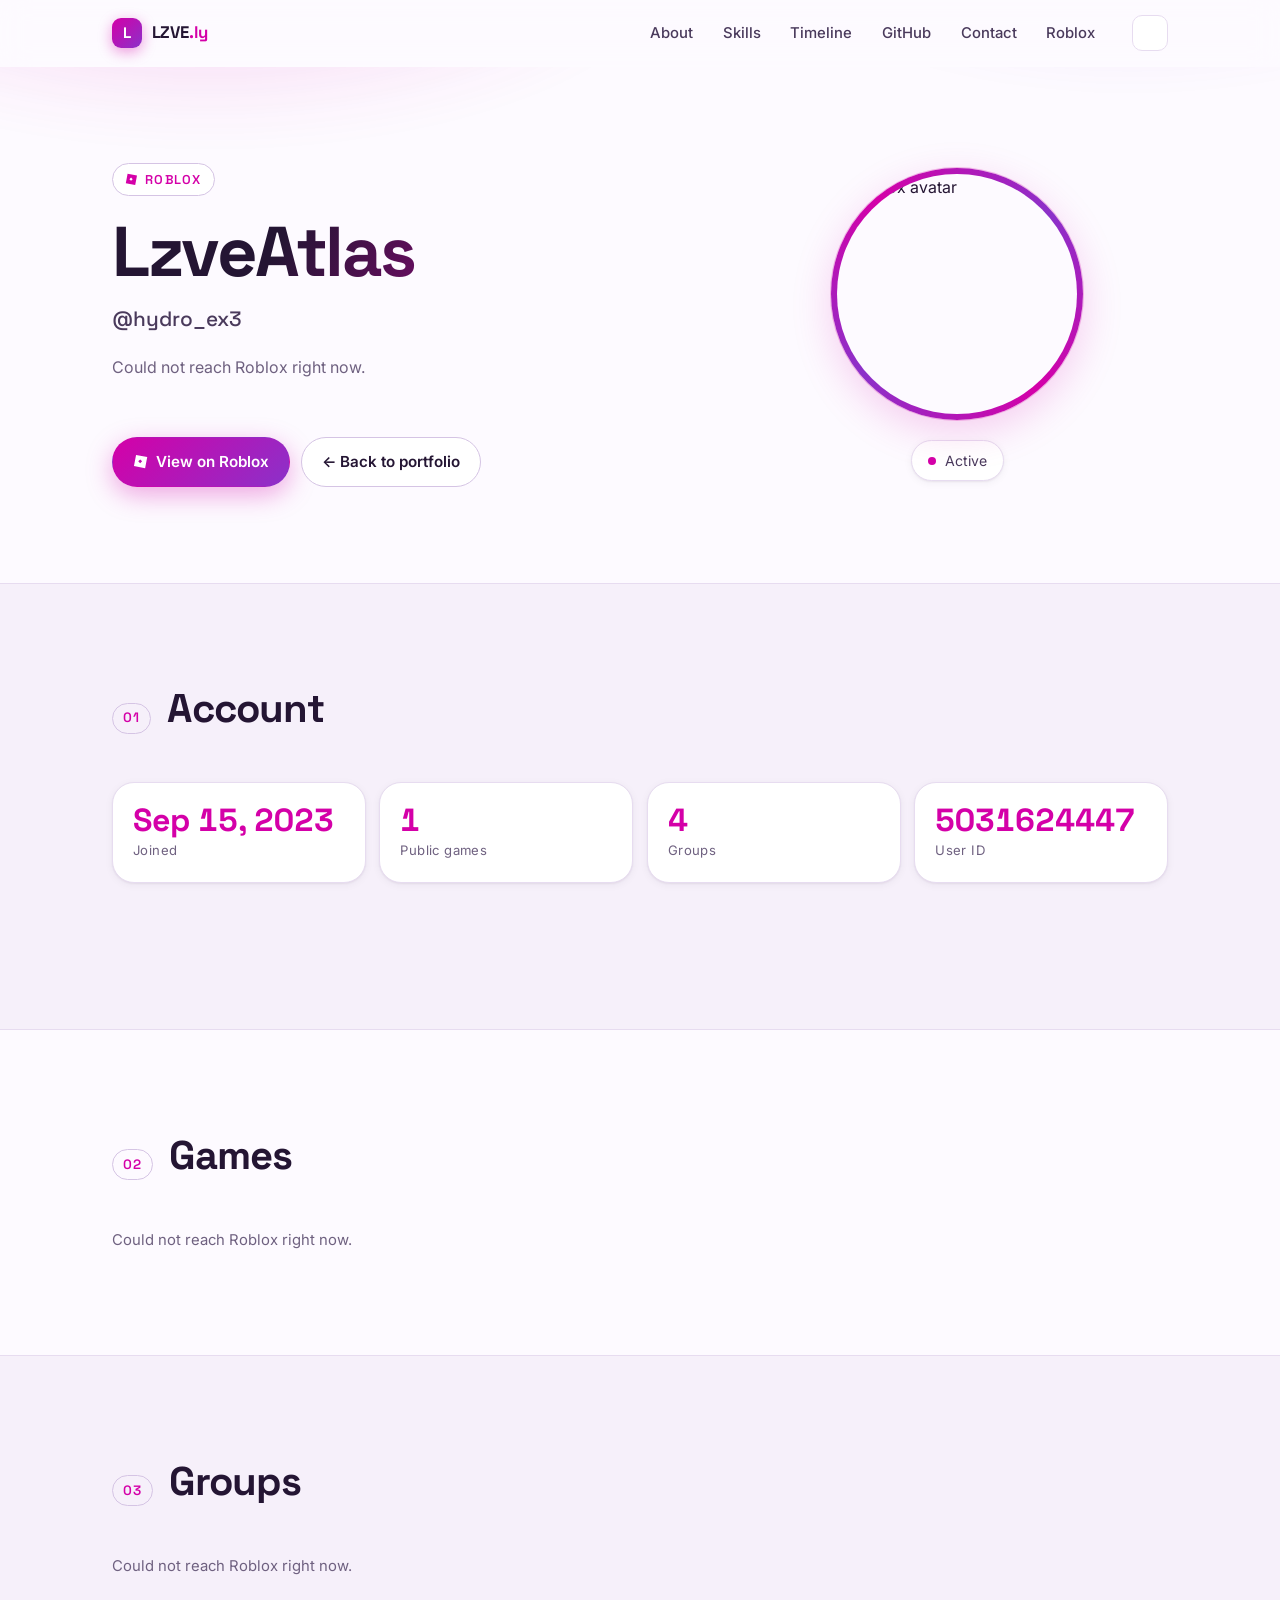
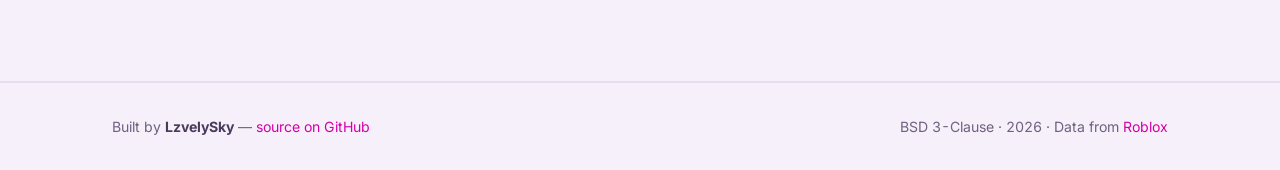
==== roblox/index.html @ 5bfd7d74 "Add /roblox page with live Roblox profile data and Cloudflare Worker proxy" ====
<!DOCTYPE html>
<html lang="en">
<head>
<meta charset="UTF-8">
<meta name="viewport" content="width=device-width, initial-scale=1">
<title>Roblox — LzvelySky</title>
<meta name="description" content="LzvelySky's Roblox profile — live stats, games, and groups, pulled from the Roblox API.">
<meta name="author" content="LzvelySky">
<meta name="theme-color" content="#0b0710" media="(prefers-color-scheme: dark)">
<meta name="theme-color" content="#fdfaff" media="(prefers-color-scheme: light)">

<link rel="icon" href="../assets/favicon.svg" type="image/svg+xml">
<link rel="apple-touch-icon" href="../assets/favicon.svg">
<link rel="canonical" href="https://lzve.living-the.life/roblox">

<link rel="preconnect" href="https://fonts.googleapis.com">
<link rel="preconnect" href="https://fonts.gstatic.com" crossorigin>
<link href="https://fonts.googleapis.com/css2?family=Space+Grotesk:wght@500;600;700&family=Inter:wght@400;500;600;700&display=swap" rel="stylesheet">
<link rel="stylesheet" href="../css/style.css">

<script>
  (function () {
    document.documentElement.classList.add('js');
    try {
      var saved = localStorage.getItem('theme');
      var system = window.matchMedia('(prefers-color-scheme: light)').matches ? 'light' : 'dark';
      document.documentElement.dataset.theme = saved || system;
    } catch (e) {
      document.documentElement.dataset.theme = 'dark';
    }
  })();
</script>
</head>
<body>
<a class="skip-link" href="#main">Skip to content</a>

<svg class="icon-sprite" aria-hidden="true" focusable="false">
  <defs>
    <symbol id="i-arrow" viewBox="0 0 24 24"><path fill="none" stroke="currentColor" stroke-width="1.9" stroke-linecap="round" stroke-linejoin="round" d="M7 17 17 7M9 7h8v8"/></symbol>
    <symbol id="i-repo" viewBox="0 0 24 24"><path fill="none" stroke="currentColor" stroke-width="1.8" stroke-linecap="round" stroke-linejoin="round" d="M4 5.5h16v13H4zM4 9.5h16M9.5 9.5v9"/></symbol>
    <symbol id="i-star" viewBox="0 0 24 24"><path fill="currentColor" d="m12 2.6 2.9 5.9 6.5.9-4.7 4.6 1.1 6.5L12 17.4 6.2 20.5l1.1-6.5-4.7-4.6 6.5-.9L12 2.6Z"/></symbol>
    <symbol id="i-github" viewBox="0 0 24 24"><path fill="currentColor" d="M12 .5C5.73.5.5 5.73.5 12a11.5 11.5 0 0 0 7.86 10.92c.58.1.79-.25.79-.56v-2c-3.2.7-3.88-1.38-3.88-1.38-.53-1.34-1.29-1.7-1.29-1.7-1.05-.72.08-.7.08-.7 1.16.08 1.77 1.19 1.77 1.19 1.03 1.77 2.7 1.26 3.36.96.1-.75.4-1.26.73-1.55-2.55-.29-5.24-1.28-5.24-5.68 0-1.26.45-2.28 1.19-3.09-.12-.29-.52-1.46.11-3.04 0 0 .97-.31 3.18 1.18a11.1 11.1 0 0 1 5.8 0c2.2-1.49 3.17-1.18 3.17-1.18.63 1.58.23 2.75.12 3.04.74.81 1.18 1.83 1.18 3.09 0 4.41-2.69 5.38-5.25 5.67.41.35.78 1.05.78 2.12v3.14c0 .31.21.67.8.56A11.5 11.5 0 0 0 23.5 12C23.5 5.73 18.27.5 12 .5Z"/></symbol>
    <symbol id="i-roblox" viewBox="0 0 24 24"><path fill="currentColor" d="M4.85 1.5 1.5 19.15 19.15 22.5 22.5 4.85 4.85 1.5Zm6.5 13.2-3.1-3.1 3.1-3.1 3.1 3.1-3.1 3.1Z"/></symbol>
  </defs>
</svg>

<header class="site-header" id="top">
  <div class="wrap header-inner">
    <a class="brand" href="../index.html" aria-label="LZVE.ly home">
      <span class="brand-mark">L</span>
      <span class="brand-text">LZVE<span class="brand-dot">.ly</span></span>
    </a>
    <nav class="site-nav" id="site-nav" aria-label="Primary">
      <a href="../index.html#about">About</a>
      <a href="../index.html#skills">Skills</a>
      <a href="../index.html#timeline">Timeline</a>
      <a href="../index.html#github">GitHub</a>
      <a href="../index.html#contact">Contact</a>
      <a href="./" class="active">Roblox</a>
    </nav>
    <div class="header-actions">
      <button class="theme-toggle" id="theme-toggle" type="button" aria-label="Switch color theme" title="Switch color theme">
        <svg class="icon icon-auto" aria-hidden="true"><use href="#i-auto"/></svg>
        <svg class="icon icon-light" aria-hidden="true"><use href="#i-sun"/></svg>
        <svg class="icon icon-dark" aria-hidden="true"><use href="#i-moon"/></svg>
      </button>
    </div>
  </div>
</header>

<main id="main">

  <section class="hero">
    <div class="hero-glow" aria-hidden="true"></div>
    <div class="wrap hero-inner">
      <div class="hero-copy">
        <p class="eyebrow reveal"><svg class="icon" aria-hidden="true"><use href="#i-roblox"/></svg> Roblox</p>
        <h1 class="reveal" id="rbx-display-name">LzveAtlas</h1>
        <p class="hero-role reveal" id="rbx-username">@hydro_ex3</p>
        <p class="hero-bio reveal" id="rbx-description">lzve,living-the,life/roblox</p>
        <div class="hero-meta reveal" id="rbx-meta"></div>
        <div class="hero-actions reveal">
          <a class="btn btn-primary" id="rbx-profile-link" href="https://www.roblox.com/users/5031624447/profile" target="_blank" rel="noopener">
            <svg class="icon" aria-hidden="true"><use href="#i-roblox"/></svg> View on Roblox
          </a>
          <a class="btn btn-ghost" href="../index.html">
            ← Back to portfolio
          </a>
        </div>
      </div>
      <div class="hero-art reveal">
        <div class="avatar-ring">
          <img class="avatar" id="rbx-avatar" src="https://tr.rbxcdn.com/30DAY-AvatarHeadshot-E400D681916CED5CA2FD427DD3ABD5F9-Png/150/150/AvatarHeadshot/Png/noFilter" alt="Roblox avatar" width="240" height="240">
        </div>
        <div class="status-card">
          <span class="status-dot" aria-hidden="true"></span>
          <span id="rbx-status">Active</span>
        </div>
      </div>
    </div>
  </section>

  <section class="section section-alt" id="stats">
    <div class="wrap">
      <header class="section-head reveal">
        <span class="section-index">01</span>
        <h2>Account</h2>
      </header>
      <div class="stat-row" id="rbx-stat-row">
        <div class="stat"><span class="stat-value" id="rbx-joined">Sep 15, 2023</span><span class="stat-label">Joined</span></div>
        <div class="stat"><span class="stat-value" id="rbx-games-count">1</span><span class="stat-label">Public games</span></div>
        <div class="stat"><span class="stat-value" id="rbx-groups-count">4</span><span class="stat-label">Groups</span></div>
        <div class="stat"><span class="stat-value" id="rbx-user-id">5031624447</span><span class="stat-label">User ID</span></div>
      </div>
    </div>
  </section>

  <section class="section" id="games">
    <div class="wrap">
      <header class="section-head reveal">
        <span class="section-index">02</span>
        <h2>Games</h2>
      </header>
      <div class="repo-grid" id="rbx-games">
        <article class="repo-card">
          <a class="repo-title" href="https://www.roblox.com/games/" target="_blank" rel="noopener">Untitled Experience</a>
          <p class="repo-desc">No description.</p>
          <div class="repo-foot">
            <span>0 playing</span>
            <span>0 visits</span>
          </div>
        </article>
      </div>
    </div>
  </section>

  <section class="section section-alt" id="groups">
    <div class="wrap">
      <header class="section-head reveal">
        <span class="section-index">03</span>
        <h2>Groups</h2>
      </header>
      <div class="contact-grid" id="rbx-groups">
        <a class="contact-card" href="https://www.roblox.com/groups/" target="_blank" rel="noopener">
          <span class="contact-icon">👥</span>
          <span class="contact-text"><strong>already arrived studios</strong><span>Supporter</span></span>
          <svg class="icon contact-arrow" aria-hidden="true"><use href="#i-arrow"/></svg>
        </a>
        <a class="contact-card" href="https://www.roblox.com/groups/" target="_blank" rel="noopener">
          <span class="contact-icon">👥</span>
          <span class="contact-text"><strong>Chillz Studios</strong><span>🌟Royal Member🌟</span></span>
          <svg class="icon contact-arrow" aria-hidden="true"><use href="#i-arrow"/></svg>
        </a>
        <a class="contact-card" href="https://www.roblox.com/groups/" target="_blank" rel="noopener">
          <span class="contact-icon">👥</span>
          <span class="contact-text"><strong>Ultraw Games</strong><span>Member</span></span>
          <svg class="icon contact-arrow" aria-hidden="true"><use href="#i-arrow"/></svg>
        </a>
        <a class="contact-card" href="https://www.roblox.com/groups/" target="_blank" rel="noopener">
          <span class="contact-icon">👥</span>
          <span class="contact-text"><strong>Roblox</strong><span>Member</span></span>
          <svg class="icon contact-arrow" aria-hidden="true"><use href="#i-arrow"/></svg>
        </a>
      </div>
    </div>
  </section>

</main>

<footer class="site-footer">
  <div class="wrap footer-inner">
    <p>Built by <strong>LzvelySky</strong> — <a href="https://github.com/lversky/lversky.github.io" target="_blank" rel="noopener">source on GitHub</a></p>
    <p class="footer-meta">BSD 3-Clause &middot; <span id="year"></span> &middot; Data from <a href="https://www.roblox.com" target="_blank" rel="noopener">Roblox</a></p>
  </div>
</footer>

<script src="../js/main.js"></script>
<script src="roblox.js"></script>
</body>
</html>
---- css/style.css ----
/* ============================================================
   LZVE.ly — personal site
   Light / dark auto-switching theme
   ============================================================ */

/* ---------- Tokens ---------- */
:root {
  --font-display: "Space Grotesk", ui-sans-serif, system-ui, -apple-system, "Segoe UI", sans-serif;
  --font-body: "Inter", ui-sans-serif, system-ui, -apple-system, "Segoe UI", Roboto, sans-serif;

  --accent: #d400a8;
  --accent-soft: #f2a8e3;
  --accent-2: #8b31c9;
  --accent-ink: #ffffff;

  --bg: #fdfaff;
  --bg-alt: #f6f0fa;
  --surface: #ffffff;
  --surface-2: #faf5fd;
  --border: #e7dcf0;
  --border-strong: #d5c4e4;
  --text: #241533;
  --text-soft: #4a3a5c;
  --muted: #6f6180;

  --shadow-sm: 0 1px 2px rgba(36, 21, 51, .06), 0 2px 8px rgba(36, 21, 51, .05);
  --shadow-md: 0 4px 14px rgba(36, 21, 51, .08), 0 12px 32px rgba(36, 21, 51, .07);
  --glow: 0 0 0 1px rgba(212, 0, 168, .25), 0 12px 40px rgba(212, 0, 168, .18);

  --radius: 14px;
  --radius-lg: 22px;
  --wrap: 1120px;
  --header-h: 66px;

  --ease: cubic-bezier(.22, .61, .36, 1);
}

[data-theme="dark"] {
  --accent: #ff4fd8;
  --accent-soft: #ff85f9;
  --accent-2: #a855f7;
  --accent-ink: #1a0716;

  --bg: #0b0710;
  --bg-alt: #120b1a;
  --surface: #171020;
  --surface-2: #1d1427;
  --border: #2c2039;
  --border-strong: #3d2c50;
  --text: #f4ecf8;
  --text-soft: #d6c9e2;
  --muted: #a493b6;

  --shadow-sm: 0 1px 2px rgba(0, 0, 0, .4), 0 2px 10px rgba(0, 0, 0, .3);
  --shadow-md: 0 6px 18px rgba(0, 0, 0, .45), 0 16px 44px rgba(0, 0, 0, .38);
  --glow: 0 0 0 1px rgba(255, 79, 216, .3), 0 14px 48px rgba(255, 79, 216, .2);
}

[data-theme="light"] {
  color-scheme: light;
}
[data-theme="dark"] {
  color-scheme: dark;
}

/* ---------- Reset ---------- */
*, *::before, *::after { box-sizing: border-box; }

html {
  scroll-behavior: smooth;
  scroll-padding-top: calc(var(--header-h) + 16px);
  -webkit-text-size-adjust: 100%;
}

body {
  margin: 0;
  background: var(--bg);
  color: var(--text);
  font-family: var(--font-body);
  font-size: 16px;
  line-height: 1.65;
  -webkit-font-smoothing: antialiased;
  overflow-x: hidden;
}

h1, h2, h3, h4 {
  font-family: var(--font-display);
  line-height: 1.15;
  letter-spacing: -.02em;
  margin: 0;
}

p { margin: 0 0 1em; }
p:last-child { margin-bottom: 0; }

a { color: var(--accent); text-decoration: none; }
a:hover { text-decoration: underline; }

ul, ol { margin: 0; padding: 0; list-style: none; }

img { max-width: 100%; display: block; }

button { font: inherit; color: inherit; }

.icon-sprite { position: absolute; width: 0; height: 0; overflow: hidden; }

.icon {
  width: 1em;
  height: 1em;
  flex: none;
  vertical-align: -.12em;
}

.skip-link {
  position: absolute;
  left: -9999px;
  top: 0;
  z-index: 999;
  background: var(--accent);
  color: var(--accent-ink);
  padding: .7rem 1.2rem;
  border-radius: 0 0 var(--radius) 0;
  font-weight: 600;
}
.skip-link:focus { left: 0; }

:focus-visible {
  outline: 2px solid var(--accent);
  outline-offset: 3px;
  border-radius: 4px;
}

/* ---------- Layout ---------- */
.wrap {
  width: 100%;
  max-width: var(--wrap);
  margin-inline: auto;
  padding-inline: clamp(1.1rem, 4vw, 2rem);
}

.section {
  padding-block: clamp(3.5rem, 8vw, 6.5rem);
  position: relative;
}

.section-alt {
  background: var(--bg-alt);
  border-block: 1px solid var(--border);
}

.section-head {
  display: flex;
  align-items: baseline;
  gap: 1rem;
  margin-bottom: clamp(1.75rem, 4vw, 3rem);
}

.section-head h2 {
  font-size: clamp(1.75rem, 4.5vw, 2.5rem);
}

.section-index {
  font-family: var(--font-display);
  font-size: .85rem;
  font-weight: 600;
  color: var(--accent);
  letter-spacing: .12em;
  padding: .2rem .6rem;
  border: 1px solid var(--border-strong);
  border-radius: 999px;
}

.section-lede {
  color: var(--text-soft);
  max-width: 60ch;
  margin-bottom: 2.25rem;
  font-size: 1.05rem;
}

/* ---------- Header ---------- */
.site-header {
  position: sticky;
  top: 0;
  z-index: 100;
  background: color-mix(in srgb, var(--bg) 82%, transparent);
  backdrop-filter: blur(14px) saturate(150%);
  -webkit-backdrop-filter: blur(14px) saturate(150%);
  border-bottom: 1px solid transparent;
  transition: border-color .3s var(--ease), background .3s var(--ease);
}

.site-header.scrolled {
  border-bottom-color: var(--border);
  background: color-mix(in srgb, var(--bg) 92%, transparent);
}

.header-inner {
  height: var(--header-h);
  display: flex;
  align-items: center;
  gap: 1rem;
}

.brand {
  display: inline-flex;
  align-items: center;
  gap: .6rem;
  font-family: var(--font-display);
  font-weight: 700;
  font-size: 1.05rem;
  color: var(--text);
  letter-spacing: -.01em;
}
.brand:hover { text-decoration: none; }

.brand-mark {
  display: grid;
  place-items: center;
  width: 30px;
  height: 30px;
  border-radius: 9px;
  background: linear-gradient(135deg, var(--accent), var(--accent-2));
  color: var(--accent-ink);
  font-size: .95rem;
  font-weight: 700;
  box-shadow: 0 4px 14px color-mix(in srgb, var(--accent) 40%, transparent);
}

.brand-dot { color: var(--accent); }

.site-nav {
  display: flex;
  align-items: center;
  gap: .25rem;
  margin-left: auto;
}

.site-nav a {
  position: relative;
  padding: .5rem .8rem;
  border-radius: 999px;
  color: var(--text-soft);
  font-size: .93rem;
  font-weight: 500;
  transition: color .2s var(--ease), background .2s var(--ease);
}
.site-nav a:hover {
  color: var(--text);
  background: var(--surface-2);
  text-decoration: none;
}
.site-nav a.active {
  color: var(--accent);
  background: color-mix(in srgb, var(--accent) 12%, transparent);
}

.header-actions {
  display: flex;
  align-items: center;
  gap: .5rem;
  margin-left: auto;
}
.site-nav + .header-actions { margin-left: .5rem; }

.theme-toggle {
  display: grid;
  place-items: center;
  width: 36px;
  height: 36px;
  padding: 0;
  border: 1px solid var(--border);
  border-radius: 10px;
  background: var(--surface);
  color: var(--text-soft);
  cursor: pointer;
  transition: color .2s var(--ease), border-color .2s var(--ease), transform .2s var(--ease);
}
.theme-toggle:hover {
  color: var(--accent);
  border-color: var(--accent);
  transform: translateY(-1px);
}
.theme-toggle .icon { width: 17px; height: 17px; }
.theme-toggle .icon-auto { display: block; }
.theme-toggle .icon-light,
.theme-toggle .icon-dark { display: none; }
[data-theme="light"] .theme-toggle .icon-auto { display: none; }
[data-theme="light"] .theme-toggle .icon-light { display: block; }
[data-theme="dark"] .theme-toggle .icon-auto { display: none; }
[data-theme="dark"] .theme-toggle .icon-dark { display: block; }

.nav-toggle {
  display: none;
  flex-direction: column;
  justify-content: center;
  gap: 5px;
  width: 38px;
  height: 36px;
  padding: 0 8px;
  border: 1px solid var(--border);
  border-radius: 10px;
  background: var(--surface);
  cursor: pointer;
}
.nav-toggle span {
  display: block;
  height: 2px;
  background: var(--text);
  border-radius: 2px;
  transition: transform .28s var(--ease), opacity .2s var(--ease);
}
.nav-toggle[aria-expanded="true"] span:nth-child(1) { transform: translateY(7px) rotate(45deg); }
.nav-toggle[aria-expanded="true"] span:nth-child(2) { opacity: 0; }
.nav-toggle[aria-expanded="true"] span:nth-child(3) { transform: translateY(-7px) rotate(-45deg); }

/* ---------- Hero ---------- */
.hero {
  position: relative;
  padding-block: clamp(3rem, 9vw, 6rem) clamp(3.5rem, 8vw, 6rem);
  overflow: hidden;
}

.hero-glow {
  position: absolute;
  inset: -40% -10% auto -10%;
  height: 130%;
  pointer-events: none;
  background:
    radial-gradient(46% 42% at 22% 12%, color-mix(in srgb, var(--accent) 26%, transparent) 0%, transparent 68%),
    radial-gradient(40% 40% at 82% 6%, color-mix(in srgb, var(--accent-2) 22%, transparent) 0%, transparent 66%);
  filter: blur(28px);
  opacity: .8;
}

.hero-inner {
  position: relative;
  display: grid;
  grid-template-columns: minmax(0, 1.15fr) minmax(0, .85fr);
  gap: clamp(2rem, 5vw, 4rem);
  align-items: center;
}

.eyebrow {
  display: inline-flex;
  align-items: center;
  gap: .45rem;
  margin: 0 0 1rem;
  padding: .3rem .75rem;
  border: 1px solid var(--border-strong);
  border-radius: 999px;
  background: var(--surface);
  color: var(--accent);
  font-family: var(--font-display);
  font-size: .8rem;
  font-weight: 600;
  letter-spacing: .1em;
  text-transform: uppercase;
}

.hero h1 {
  font-size: clamp(2.6rem, 8vw, 4.4rem);
  font-weight: 700;
  letter-spacing: -.035em;
  margin-bottom: .6rem;
  background: linear-gradient(120deg, var(--text) 30%, var(--accent) 100%);
  -webkit-background-clip: text;
  background-clip: text;
  -webkit-text-fill-color: transparent;
}

.hero-role {
  font-family: var(--font-display);
  font-size: clamp(1.05rem, 2.4vw, 1.3rem);
  font-weight: 500;
  color: var(--text-soft);
  max-width: 34ch;
  margin-bottom: 1.1rem;
}

.hero-bio {
  color: var(--muted);
  max-width: 52ch;
  margin-bottom: 1.5rem;
}

.hero-meta {
  display: flex;
  flex-wrap: wrap;
  gap: .5rem;
  margin-bottom: 2rem;
}

.pill {
  display: inline-flex;
  align-items: center;
  gap: .4rem;
  padding: .35rem .8rem;
  border: 1px solid var(--border);
  border-radius: 999px;
  background: var(--surface);
  color: var(--text-soft);
  font-size: .84rem;
  font-weight: 500;
}

.pill-pronouns {
  border-color: color-mix(in srgb, var(--accent) 45%, transparent);
  background: color-mix(in srgb, var(--accent) 12%, transparent);
  color: var(--accent);
  font-weight: 600;
}

.hero-actions {
  display: flex;
  flex-wrap: wrap;
  gap: .7rem;
}

.btn {
  display: inline-flex;
  align-items: center;
  gap: .5rem;
  padding: .72rem 1.25rem;
  border-radius: 999px;
  border: 1px solid transparent;
  font-weight: 600;
  font-size: .95rem;
  cursor: pointer;
  transition: transform .2s var(--ease), box-shadow .2s var(--ease), background .2s var(--ease), border-color .2s var(--ease), color .2s var(--ease);
}
.btn:hover { text-decoration: none; transform: translateY(-2px); }

.btn-primary {
  background: linear-gradient(135deg, var(--accent), var(--accent-2));
  color: var(--accent-ink);
  box-shadow: 0 8px 26px color-mix(in srgb, var(--accent) 34%, transparent);
}
.btn-primary:hover { box-shadow: 0 12px 32px color-mix(in srgb, var(--accent) 46%, transparent); }

.btn-ghost {
  background: var(--surface);
  border-color: var(--border-strong);
  color: var(--text);
}
.btn-ghost:hover { border-color: var(--accent); color: var(--accent); }

.hero-art {
  display: flex;
  flex-direction: column;
  align-items: center;
  gap: 1.25rem;
}

.avatar-ring {
  position: relative;
  padding: 6px;
  border-radius: 50%;
  background: conic-gradient(from 140deg, var(--accent), var(--accent-2), var(--accent), var(--accent-2), var(--accent));
  box-shadow: var(--glow);
  animation: spin 14s linear infinite;
}
.avatar-ring::after {
  content: "";
  position: absolute;
  inset: 6px;
  border-radius: 50%;
  background: var(--bg);
}
.avatar {
  position: relative;
  z-index: 1;
  width: clamp(180px, 26vw, 240px);
  height: clamp(180px, 26vw, 240px);
  border-radius: 50%;
  object-fit: cover;
  animation: spin 14s linear infinite reverse;
}

@keyframes spin { to { transform: rotate(360deg); } }

.status-card {
  display: inline-flex;
  align-items: center;
  gap: .55rem;
  padding: .5rem 1rem;
  border: 1px solid var(--border);
  border-radius: 999px;
  background: var(--surface);
  box-shadow: var(--shadow-sm);
  color: var(--text-soft);
  font-size: .88rem;
}

.status-dot {
  width: 8px;
  height: 8px;
  border-radius: 50%;
  background: var(--accent);
  box-shadow: 0 0 0 0 color-mix(in srgb, var(--accent) 60%, transparent);
  animation: pulse 2.4s infinite;
}

@keyframes pulse {
  0%   { box-shadow: 0 0 0 0 color-mix(in srgb, var(--accent) 55%, transparent); }
  70%  { box-shadow: 0 0 0 9px transparent; }
  100% { box-shadow: 0 0 0 0 transparent; }
}

/* ---------- About ---------- */
.about-grid {
  display: grid;
  grid-template-columns: minmax(0, 1.35fr) minmax(0, 1fr);
  gap: clamp(1.5rem, 4vw, 3rem);
  align-items: start;
}

.prose p { color: var(--text-soft); max-width: 62ch; }
.prose strong { color: var(--text); }

.fun-fact {
  display: flex;
  align-items: flex-start;
  gap: .6rem;
  margin-top: 1.5rem;
  padding: .95rem 1.15rem;
  border-left: 3px solid var(--accent);
  border-radius: 0 var(--radius) var(--radius) 0;
  background: color-mix(in srgb, var(--accent) 8%, transparent);
  color: var(--text-soft) !important;
  font-size: .96rem;
}
.fun-fact .icon { color: var(--accent); font-size: 1.1rem; margin-top: .15rem; }
.fun-fact strong { color: var(--accent); }

.fact-card {
  padding: 1.5rem;
  border: 1px solid var(--border);
  border-radius: var(--radius-lg);
  background: var(--surface);
  box-shadow: var(--shadow-sm);
}
.fact-card h3 {
  font-size: 1.1rem;
  margin-bottom: 1rem;
  color: var(--accent);
}

.fact-list { margin: 0; }
.fact-list > div {
  padding: .7rem 0;
  border-top: 1px dashed var(--border);
}
.fact-list > div:first-child { border-top: 0; padding-top: 0; }
.fact-list dt {
  font-size: .74rem;
  text-transform: uppercase;
  letter-spacing: .09em;
  color: var(--muted);
  font-weight: 600;
  margin-bottom: .15rem;
}
.fact-list dd {
  margin: 0;
  color: var(--text);
  font-size: .95rem;
}
.fact-list em { color: var(--accent); font-style: normal; font-weight: 600; }

/* ---------- Skills ---------- */
.skill-groups {
  display: grid;
  grid-template-columns: repeat(auto-fit, minmax(240px, 1fr));
  gap: 1rem;
}

.skill-card {
  padding: 1.4rem;
  border: 1px solid var(--border);
  border-radius: var(--radius-lg);
  background: var(--surface);
  box-shadow: var(--shadow-sm);
  transition: transform .25s var(--ease), box-shadow .25s var(--ease), border-color .25s var(--ease);
}
.skill-card:hover {
  transform: translateY(-3px);
  box-shadow: var(--shadow-md);
  border-color: color-mix(in srgb, var(--accent) 40%, var(--border));
}
.skill-card.wide { margin-top: 1rem; }

.skill-card h3 {
  font-size: .95rem;
  font-weight: 600;
  margin-bottom: .9rem;
  color: var(--text-soft);
  letter-spacing: .01em;
}

.chips {
  display: flex;
  flex-wrap: wrap;
  gap: .45rem;
}

.chip {
  padding: .34rem .75rem;
  border: 1px solid var(--border);
  border-radius: 999px;
  background: var(--surface-2);
  color: var(--text-soft);
  font-size: .84rem;
  font-weight: 500;
  transition: border-color .2s var(--ease), color .2s var(--ease), transform .2s var(--ease);
}
.chip:hover {
  border-color: var(--accent);
  color: var(--accent);
  transform: translateY(-1px);
}

.chip-accent {
  background: color-mix(in srgb, var(--accent) 13%, transparent);
  border-color: color-mix(in srgb, var(--accent) 35%, transparent);
  color: var(--accent);
  font-weight: 600;
}

.chip-soft {
  background: transparent;
  color: var(--muted);
}

/* ---------- Timeline ---------- */
.timeline {
  position: relative;
  padding-left: 1.9rem;
}
.timeline::before {
  content: "";
  position: absolute;
  left: 6px;
  top: .5rem;
  bottom: .5rem;
  width: 2px;
  border-radius: 2px;
  background: linear-gradient(180deg, var(--accent), color-mix(in srgb, var(--accent) 10%, transparent));
}

.timeline > li {
  position: relative;
  padding-bottom: 1.9rem;
}
.timeline > li:last-child { padding-bottom: 0; }

.tl-marker {
  position: absolute;
  left: -1.9rem;
  top: .45rem;
  width: 14px;
  height: 14px;
  border-radius: 50%;
  background: var(--bg);
  border: 2px solid var(--accent);
  box-shadow: 0 0 0 4px color-mix(in srgb, var(--accent) 14%, transparent);
}
.tl-marker-start { border-color: var(--border-strong); box-shadow: none; }

.tl-body {
  padding: 1.15rem 1.35rem;
  border: 1px solid var(--border);
  border-radius: var(--radius-lg);
  background: var(--surface);
  box-shadow: var(--shadow-sm);
  transition: transform .25s var(--ease), box-shadow .25s var(--ease), border-color .25s var(--ease);
}
.tl-body:hover {
  transform: translateX(4px);
  box-shadow: var(--shadow-md);
  border-color: color-mix(in srgb, var(--accent) 35%, var(--border));
}

.tl-when {
  display: inline-block;
  margin-bottom: .4rem;
  padding: .18rem .6rem;
  border-radius: 999px;
  background: color-mix(in srgb, var(--accent) 12%, transparent);
  color: var(--accent);
  font-size: .72rem;
  font-weight: 700;
  letter-spacing: .08em;
  text-transform: uppercase;
}

.tl-body h3 { font-size: 1.1rem; margin-bottom: .4rem; }
.tl-body p { color: var(--text-soft); font-size: .95rem; margin-bottom: .5rem; }
.tl-body p:last-child { margin-bottom: 0; }

.tl-links a {
  display: inline-flex;
  align-items: center;
  gap: .4rem;
  font-size: .88rem;
  font-weight: 600;
}

/* ---------- GitHub stats ---------- */
.stat-row {
  display: grid;
  grid-template-columns: repeat(auto-fit, minmax(150px, 1fr));
  gap: .85rem;
  margin-bottom: 2.75rem;
}

.stat {
  display: flex;
  flex-direction: column;
  gap: .15rem;
  padding: 1.25rem;
  border: 1px solid var(--border);
  border-radius: var(--radius-lg);
  background: var(--surface);
  box-shadow: var(--shadow-sm);
  transition: transform .25s var(--ease), border-color .25s var(--ease);
}
.stat:hover {
  transform: translateY(-3px);
  border-color: color-mix(in srgb, var(--accent) 40%, var(--border));
}

.stat-value {
  font-family: var(--font-display);
  font-size: 2rem;
  font-weight: 700;
  color: var(--accent);
  line-height: 1.1;
  font-variant-numeric: tabular-nums;
}

.stat-label {
  font-size: .82rem;
  color: var(--muted);
  letter-spacing: .03em;
}

.repo-head {
  display: flex;
  align-items: baseline;
  justify-content: space-between;
  gap: 1rem;
  margin-bottom: 1.25rem;
  flex-wrap: wrap;
}
.repo-head h3 { font-size: 1.25rem; }

.link-more {
  display: inline-flex;
  align-items: center;
  gap: .35rem;
  font-size: .9rem;
  font-weight: 600;
}
.link-more .icon { transition: transform .2s var(--ease); }
.link-more:hover .icon { transform: translate(2px, -2px); }

.repo-grid {
  display: grid;
  grid-template-columns: repeat(auto-fit, minmax(280px, 1fr));
  gap: .9rem;
}

.repo-status {
  grid-column: 1 / -1;
  color: var(--muted);
  font-size: .93rem;
}

.repo-card {
  display: flex;
  flex-direction: column;
  gap: .55rem;
  padding: 1.2rem 1.3rem;
  border: 1px solid var(--border);
  border-radius: var(--radius-lg);
  background: var(--surface);
  box-shadow: var(--shadow-sm);
  transition: transform .25s var(--ease), box-shadow .25s var(--ease), border-color .25s var(--ease);
}
.repo-card:hover {
  transform: translateY(-3px);
  box-shadow: var(--shadow-md);
  border-color: color-mix(in srgb, var(--accent) 40%, var(--border));
}

.repo-title {
  display: flex;
  align-items: center;
  gap: .45rem;
  font-family: var(--font-display);
  font-weight: 600;
  font-size: 1.02rem;
  color: var(--text);
}
.repo-title .icon { color: var(--muted); }
.repo-card:hover .repo-title { color: var(--accent); }
.repo-card:hover .repo-title .icon { color: var(--accent); }

.repo-desc {
  color: var(--muted);
  font-size: .89rem;
  flex: 1;
  margin: 0;
}

.repo-foot {
  display: flex;
  align-items: center;
  gap: .9rem;
  flex-wrap: wrap;
  font-size: .8rem;
  color: var(--muted);
}
.repo-foot span { display: inline-flex; align-items: center; gap: .3rem; }
.repo-foot .icon { width: .95em; height: .95em; }

.lang-dot {
  display: inline-block;
  width: 9px;
  height: 9px;
  border-radius: 50%;
  background: var(--accent);
}

/* ---------- Contact ---------- */
.contact-grid {
  display: grid;
  grid-template-columns: repeat(auto-fit, minmax(250px, 1fr));
  gap: .8rem;
}

.contact-card {
  display: flex;
  align-items: center;
  gap: .85rem;
  padding: 1rem 1.15rem;
  border: 1px solid var(--border);
  border-radius: var(--radius);
  background: var(--surface);
  color: var(--text);
  box-shadow: var(--shadow-sm);
  transition: transform .22s var(--ease), border-color .22s var(--ease), box-shadow .22s var(--ease), background .22s var(--ease);
}
.contact-card:hover {
  transform: translateY(-2px);
  text-decoration: none;
  border-color: var(--accent);
  background: color-mix(in srgb, var(--accent) 6%, var(--surface));
  box-shadow: var(--shadow-md);
}

.contact-icon {
  display: grid;
  place-items: center;
  width: 40px;
  height: 40px;
  flex: none;
  border-radius: 11px;
  background: color-mix(in srgb, var(--accent) 13%, transparent);
  color: var(--accent);
  font-size: 1.15rem;
}

.contact-text {
  display: flex;
  flex-direction: column;
  min-width: 0;
}
.contact-text strong { font-size: .95rem; font-weight: 600; }
.contact-text span {
  font-size: .84rem;
  color: var(--muted);
  overflow-wrap: anywhere;
  line-height: 1.4;
}

.contact-arrow {
  margin-left: auto;
  color: var(--muted);
  font-size: 1rem;
  transition: transform .22s var(--ease), color .22s var(--ease);
}
.contact-card:hover .contact-arrow { transform: translate(2px, -2px); color: var(--accent); }

.contact-foot {
  margin-top: 1.75rem;
  color: var(--muted);
  font-size: .93rem;
}

/* ---------- Footnote ---------- */
.fn-ref {
  font-size: .62em;
  vertical-align: super;
  line-height: 0;
  margin-left: .15em;
}

.fn-ref a {
  color: var(--accent);
  font-weight: 700;
  text-decoration: none;
  padding: 0 .15em;
  border-radius: 3px;
}
.fn-ref a:hover {
  text-decoration: underline;
}

.footnote {
  border-top: 1px solid var(--border);
  background: var(--bg-alt);
  padding-block: clamp(1.75rem, 4vw, 2.5rem);
}

.footnote-inner {
  display: flex;
  gap: 1rem;
  align-items: flex-start;
}

.fn-marker {
  display: grid;
  place-items: center;
  flex: none;
  width: 24px;
  height: 24px;
  border-radius: 50%;
  border: 1px solid var(--border-strong);
  background: var(--surface);
  color: var(--accent);
  font-family: var(--font-display);
  font-size: .78rem;
  font-weight: 700;
}

.footnote-body { max-width: 78ch; }

.footnote-lead {
  color: var(--text-soft);
  font-size: .95rem;
  margin-bottom: .6rem;
}
.footnote-lead strong { color: var(--text); }

.footnote-note {
  color: var(--muted);
  font-size: .89rem;
  margin-bottom: .5rem;
}

.fn-back a {
  font-size: .85rem;
  font-weight: 600;
}

/* ---------- Footer ---------- */
.site-footer {
  border-top: 1px solid var(--border);
  background: var(--bg-alt);
  padding-block: 2rem;
}

.footer-inner {
  display: flex;
  justify-content: space-between;
  align-items: center;
  gap: 1rem;
  flex-wrap: wrap;
  color: var(--muted);
  font-size: .88rem;
}
.footer-inner p { margin: 0; }
.footer-inner strong { color: var(--text-soft); }
.footer-meta { font-variant-numeric: tabular-nums; }

/* ---------- Reveal animation ---------- */
/* Scoped to .js so content stays visible if JavaScript never runs */
.js .reveal {
  opacity: 0;
  transform: translateY(18px);
  transition: opacity .6s var(--ease), transform .6s var(--ease);
}
.js .reveal.in {
  opacity: 1;
  transform: none;
}

/* ---------- Responsive ---------- */
@media (max-width: 900px) {
  .hero-inner { grid-template-columns: 1fr; text-align: left; }
  .hero-role, .hero-bio { max-width: none; }
  .hero-art { order: -1; }
  .about-grid { grid-template-columns: 1fr; }
}

@media (max-width: 760px) {
  .nav-toggle { display: flex; }

  .site-nav {
    position: fixed;
    inset: var(--header-h) 0 auto 0;
    flex-direction: column;
    align-items: stretch;
    gap: .2rem;
    padding: 1rem clamp(1.1rem, 4vw, 2rem) 1.5rem;
    background: var(--bg);
    border-bottom: 1px solid var(--border);
    box-shadow: var(--shadow-md);
    transform: translateY(-12px);
    opacity: 0;
    pointer-events: none;
    transition: opacity .22s var(--ease), transform .22s var(--ease);
  }
  .site-nav.open {
    opacity: 1;
    transform: none;
    pointer-events: auto;
  }
  .site-nav a { padding: .7rem .9rem; font-size: 1rem; }

  .timeline { padding-left: 1.6rem; }
  .tl-marker { left: -1.6rem; }
}

@media (max-width: 480px) {
  .hero-actions .btn { flex: 1 1 auto; justify-content: center; }
  .stat-value { font-size: 1.7rem; }
}

/* ---------- Motion / print preferences ---------- */
@media (prefers-reduced-motion: reduce) {
  html { scroll-behavior: auto; }
  *, *::before, *::after {
    animation-duration: .001ms !important;
    animation-iteration-count: 1 !important;
    transition-duration: .001ms !important;
  }
  .js .reveal { opacity: 1; transform: none; }
}

@media print {
  .site-header, .hero-glow, .nav-toggle, .theme-toggle { display: none; }
  .js .reveal { opacity: 1; transform: none; }
  body { background: #fff; color: #000; }
}
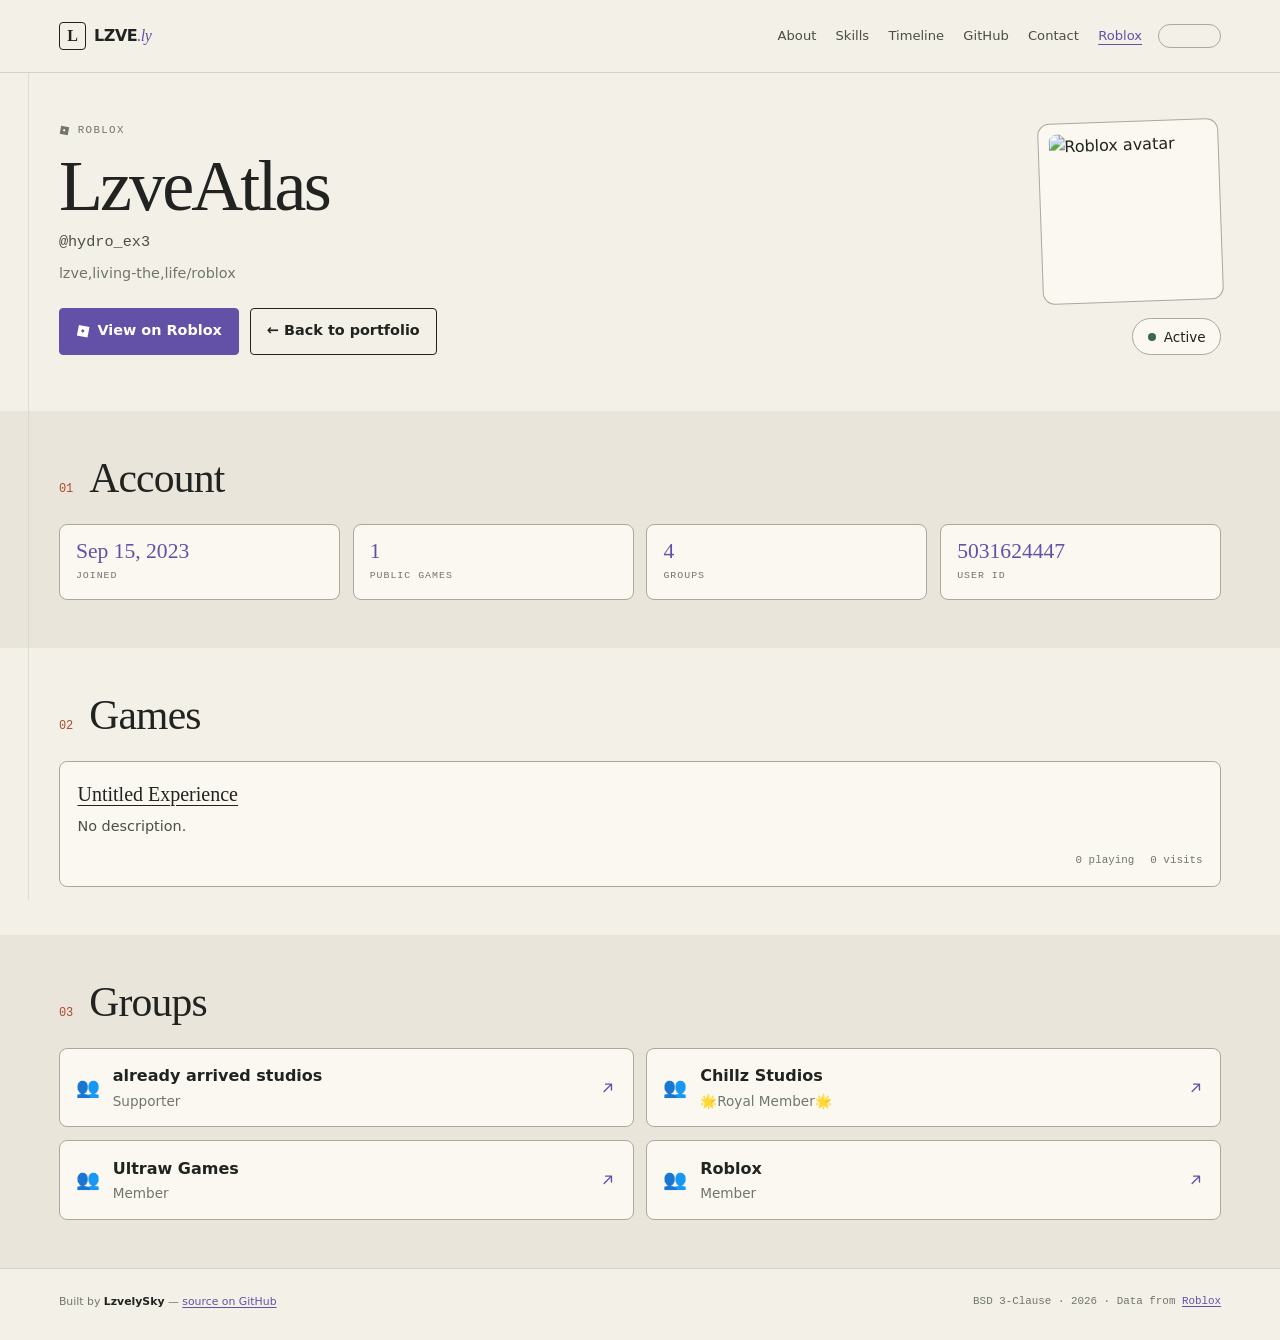
==== commit 8d5d42a7: "Fix /roblox layout: define missing hero/stat/card styles, mobile-first" ====
--- a/roblox/index.html
+++ b/roblox/index.html
@@ -30,6 +30,72 @@
     }
   })();
 </script>
+
+<style>
+/* Roblox page fix — the classes below were missing from ../css/style.css,
+   so the page rendered unstyled (huge text, no layout, giant icons).
+   These rules define them, mobile-first, overriding the old .hero rules. */
+html,body{overflow-x:hidden}
+.wrap{width:min(100% - 2 * var(--gutter), var(--page));margin-inline:auto}
+.icon{width:1em;height:1em;flex:none;vertical-align:-.12em}
+.icon-sprite{display:none}
+.site-header{position:sticky;top:0;z-index:10;background:var(--paper);border-bottom:1px solid var(--rule)}
+.header-inner{display:flex;align-items:center;gap:1rem;min-height:var(--header-height)}
+.brand{display:inline-flex;align-items:center;gap:.5rem;color:var(--ink);text-decoration:none;font-weight:700;letter-spacing:-.03em}
+.brand-mark{display:inline-grid;place-items:center;width:1.7rem;height:1.7rem;border:1px solid var(--ink);border-radius:4px;font-family:var(--serif)}
+.brand-dot{color:var(--violet);font-family:var(--serif);font-weight:400;font-style:italic}
+.site-nav{display:none}
+.site-nav a{color:var(--ink-soft);font-size:.82rem;text-decoration:none}
+.site-nav a.active{color:var(--violet);text-decoration:underline;text-underline-offset:.3em}
+.header-actions{margin-left:auto}
+.theme-toggle{border:1px solid var(--rule-strong);background:transparent;border-radius:999px;padding:.4rem .6rem;cursor:pointer;color:var(--ink-soft)}
+@media (min-width:720px){.site-nav{display:flex;gap:1.2rem;margin-left:auto}.header-actions{margin-left:0}}
+.hero{position:relative;display:block;min-height:0;padding:3rem 0 3.5rem;align-items:normal}
+.hero-glow{display:none}
+.hero-inner{display:flex;flex-direction:column;gap:2rem}
+.hero-copy{min-width:0}
+.eyebrow{display:flex;align-items:center;gap:.5rem;color:var(--muted);font-family:var(--mono);font-size:.68rem;letter-spacing:.12em;text-transform:uppercase;margin-bottom:.8rem}
+.hero h1{max-width:none;font-size:clamp(2.6rem,11vw,4.5rem);letter-spacing:-.04em;line-height:.95;overflow-wrap:anywhere}
+.hero-role{margin-top:.6rem;font-family:var(--mono);font-size:.95rem;color:var(--ink-soft)}
+.hero-bio{margin-top:.4rem;color:var(--muted);font-size:.9rem;overflow-wrap:anywhere}
+.hero-meta{margin-top:.8rem}
+.hero-actions{display:flex;flex-wrap:wrap;gap:.7rem;margin-top:1.4rem}
+.btn{display:inline-flex;align-items:center;gap:.45rem;text-decoration:none;font-weight:600;font-size:.9rem;padding:.65rem 1rem;border-radius:4px;border:1px solid var(--ink);color:var(--ink)}
+.btn-primary{background:var(--violet);border-color:var(--violet);color:#fff}
+.btn-ghost{background:transparent}
+.hero-art{display:flex;flex-direction:column;align-items:flex-start;gap:1rem}
+.avatar-ring{border:1px solid var(--rule-strong);border-radius:12px;padding:.6rem;background:var(--paper-raised);transform:rotate(-2deg)}
+.avatar-ring img,.avatar{width:160px;height:160px;object-fit:cover;border-radius:8px}
+.status-card{display:inline-flex;align-items:center;gap:.5rem;border:1px solid var(--rule-strong);border-radius:999px;padding:.4rem .9rem;background:var(--paper-raised);font-size:.85rem}
+.status-dot{width:8px;height:8px;border-radius:50%;background:var(--green)}
+@media (min-width:720px){.hero-inner{flex-direction:row;align-items:center;justify-content:space-between}.hero-copy{flex:1}.hero-art{align-items:flex-end}}
+.section{padding:3rem 0}
+.section-alt{background:var(--paper-deep)}
+.section-head{display:flex;align-items:baseline;gap:1rem;margin-bottom:1.5rem}
+.section-index{color:var(--orange);font-family:var(--mono);font-size:.75rem}
+.section-head h2{font-family:var(--serif);font-size:clamp(1.8rem,6vw,2.6rem);font-weight:400;letter-spacing:-.02em}
+.stat-row{display:grid;grid-template-columns:repeat(2,minmax(0,1fr));gap:.8rem}
+.stat{border:1px solid var(--rule-strong);border-radius:8px;padding:.9rem 1rem;background:var(--paper-raised);min-width:0}
+.stat-value{display:block;color:var(--violet);font-family:var(--serif);font-size:1.35rem;line-height:1.1;overflow-wrap:anywhere;font-variant-numeric:tabular-nums}
+.stat-label{display:block;margin-top:.3rem;color:var(--muted);font-family:var(--mono);font-size:.62rem;letter-spacing:.1em;text-transform:uppercase}
+@media (min-width:720px){.stat-row{grid-template-columns:repeat(4,minmax(0,1fr))}}
+.repo-grid{display:grid;grid-template-columns:minmax(0,1fr);gap:1rem}
+.repo-card{border:1px solid var(--rule-strong);border-radius:8px;padding:1rem 1.1rem;background:var(--paper-raised);min-width:0}
+.repo-title{color:var(--ink);font-family:var(--serif);font-size:1.25rem;overflow-wrap:anywhere}
+.repo-desc{margin-top:.3rem;color:var(--ink-soft);font-size:.9rem}
+.repo-foot{display:flex;gap:1rem;margin-top:.8rem;color:var(--muted);font-family:var(--mono);font-size:.68rem}
+.contact-grid{display:grid;grid-template-columns:minmax(0,1fr);gap:.8rem}
+@media (min-width:720px){.contact-grid{grid-template-columns:repeat(2,minmax(0,1fr))}}
+.contact-card{display:flex;align-items:center;gap:.8rem;border:1px solid var(--rule-strong);border-radius:8px;padding:.9rem 1rem;background:var(--paper-raised);color:var(--ink);text-decoration:none;min-width:0}
+.contact-icon{font-size:1.2rem;flex:none}
+.contact-text{display:flex;flex-direction:column;min-width:0;flex:1}
+.contact-text strong{overflow-wrap:anywhere}
+.contact-text span{color:var(--muted);font-size:.85rem}
+.contact-arrow{width:1.1em;height:1.1em;color:var(--violet);flex:none}
+.site-footer{border-top:1px solid var(--rule);padding:1.5rem 0 2rem}
+.footer-inner{display:flex;flex-wrap:wrap;gap:.4rem 2rem;justify-content:space-between}
+.footer-meta{color:var(--muted);font-family:var(--mono);font-size:.68rem}
+</style>
 </head>
 <body>
 <a class="skip-link" href="#main">Skip to content</a>
--- a/css/style.css
+++ b/css/style.css
@@ -1,1055 +1,331 @@
-/* ============================================================
-   LZVE.ly — personal site
-   Light / dark auto-switching theme
-   ============================================================ */
-
-/* ---------- Tokens ---------- */
+/* LZVE.ly — an editorial field notebook for code, hardware, and public work. */
 :root {
-  --font-display: "Space Grotesk", ui-sans-serif, system-ui, -apple-system, "Segoe UI", sans-serif;
-  --font-body: "Inter", ui-sans-serif, system-ui, -apple-system, "Segoe UI", Roboto, sans-serif;
-
-  --accent: #d400a8;
-  --accent-soft: #f2a8e3;
-  --accent-2: #8b31c9;
-  --accent-ink: #ffffff;
-
-  --bg: #fdfaff;
-  --bg-alt: #f6f0fa;
-  --surface: #ffffff;
-  --surface-2: #faf5fd;
-  --border: #e7dcf0;
-  --border-strong: #d5c4e4;
-  --text: #241533;
-  --text-soft: #4a3a5c;
-  --muted: #6f6180;
-
-  --shadow-sm: 0 1px 2px rgba(36, 21, 51, .06), 0 2px 8px rgba(36, 21, 51, .05);
-  --shadow-md: 0 4px 14px rgba(36, 21, 51, .08), 0 12px 32px rgba(36, 21, 51, .07);
-  --glow: 0 0 0 1px rgba(212, 0, 168, .25), 0 12px 40px rgba(212, 0, 168, .18);
-
-  --radius: 14px;
-  --radius-lg: 22px;
-  --wrap: 1120px;
-  --header-h: 66px;
-
-  --ease: cubic-bezier(.22, .61, .36, 1);
-}
-
-[data-theme="dark"] {
-  --accent: #ff4fd8;
-  --accent-soft: #ff85f9;
-  --accent-2: #a855f7;
-  --accent-ink: #1a0716;
-
-  --bg: #0b0710;
-  --bg-alt: #120b1a;
-  --surface: #171020;
-  --surface-2: #1d1427;
-  --border: #2c2039;
-  --border-strong: #3d2c50;
-  --text: #f4ecf8;
-  --text-soft: #d6c9e2;
-  --muted: #a493b6;
-
-  --shadow-sm: 0 1px 2px rgba(0, 0, 0, .4), 0 2px 10px rgba(0, 0, 0, .3);
-  --shadow-md: 0 6px 18px rgba(0, 0, 0, .45), 0 16px 44px rgba(0, 0, 0, .38);
-  --glow: 0 0 0 1px rgba(255, 79, 216, .3), 0 14px 48px rgba(255, 79, 216, .2);
-}
-
-[data-theme="light"] {
   color-scheme: light;
-}
-[data-theme="dark"] {
+  --paper: #f3f0e7;
+  --paper-deep: #e9e5da;
+  --paper-raised: #faf8f1;
+  --ink: #20231f;
+  --ink-soft: #494e47;
+  --muted: #70766d;
+  --rule: #d5d1c5;
+  --rule-strong: #aaa99c;
+  --violet: #6251a7;
+  --orange: #ad482c;
+  --green: #3e6550;
+  --serif: "Instrument Serif", Georgia, "Times New Roman", serif;
+  --sans: "DM Sans", system-ui, -apple-system, "Segoe UI", sans-serif;
+  --mono: "DM Mono", ui-monospace, SFMono-Regular, Consolas, monospace;
+  --page: 1180px;
+  --gutter: clamp(1.1rem, 4.6vw, 4.5rem);
+  --header-height: 72px;
+  --ease: cubic-bezier(.2, .7, .2, 1);
+}
+
+html[data-theme="dark"] {
   color-scheme: dark;
-}
-
-/* ---------- Reset ---------- */
+  --paper: #171916;
+  --paper-deep: #22251f;
+  --paper-raised: #1d201b;
+  --ink: #e9e8de;
+  --ink-soft: #c1c2b6;
+  --muted: #9b9e91;
+  --rule: #3b3d35;
+  --rule-strong: #686a5e;
+  --violet: #b1a0f0;
+  --orange: #f0a282;
+  --green: #9dc7a9;
+}
+
+@media (prefers-color-scheme: dark) {
+  html[data-theme="auto"] {
+    color-scheme: dark;
+    --paper: #171916;
+    --paper-deep: #22251f;
+    --paper-raised: #1d201b;
+    --ink: #e9e8de;
+    --ink-soft: #c1c2b6;
+    --muted: #9b9e91;
+    --rule: #3b3d35;
+    --rule-strong: #686a5e;
+    --violet: #b1a0f0;
+    --orange: #f0a282;
+    --green: #9dc7a9;
+  }
+}
+
 *, *::before, *::after { box-sizing: border-box; }
-
-html {
-  scroll-behavior: smooth;
-  scroll-padding-top: calc(var(--header-h) + 16px);
-  -webkit-text-size-adjust: 100%;
-}
-
+html { scroll-behavior: smooth; scroll-padding-top: calc(var(--header-height) + 1rem); }
 body {
   margin: 0;
-  background: var(--bg);
-  color: var(--text);
-  font-family: var(--font-body);
+  background: var(--paper);
+  color: var(--ink);
+  font-family: var(--sans);
   font-size: 16px;
   line-height: 1.65;
   -webkit-font-smoothing: antialiased;
-  overflow-x: hidden;
-}
-
-h1, h2, h3, h4 {
-  font-family: var(--font-display);
-  line-height: 1.15;
-  letter-spacing: -.02em;
-  margin: 0;
-}
-
-p { margin: 0 0 1em; }
-p:last-child { margin-bottom: 0; }
-
-a { color: var(--accent); text-decoration: none; }
-a:hover { text-decoration: underline; }
-
-ul, ol { margin: 0; padding: 0; list-style: none; }
-
-img { max-width: 100%; display: block; }
-
-button { font: inherit; color: inherit; }
-
-.icon-sprite { position: absolute; width: 0; height: 0; overflow: hidden; }
-
-.icon {
-  width: 1em;
-  height: 1em;
-  flex: none;
-  vertical-align: -.12em;
-}
-
-.skip-link {
-  position: absolute;
-  left: -9999px;
-  top: 0;
-  z-index: 999;
-  background: var(--accent);
-  color: var(--accent-ink);
-  padding: .7rem 1.2rem;
-  border-radius: 0 0 var(--radius) 0;
-  font-weight: 600;
-}
-.skip-link:focus { left: 0; }
-
-:focus-visible {
-  outline: 2px solid var(--accent);
-  outline-offset: 3px;
-  border-radius: 4px;
-}
-
-/* ---------- Layout ---------- */
-.wrap {
-  width: 100%;
-  max-width: var(--wrap);
-  margin-inline: auto;
-  padding-inline: clamp(1.1rem, 4vw, 2rem);
-}
-
-.section {
-  padding-block: clamp(3.5rem, 8vw, 6.5rem);
-  position: relative;
-}
-
-.section-alt {
-  background: var(--bg-alt);
-  border-block: 1px solid var(--border);
-}
-
-.section-head {
-  display: flex;
-  align-items: baseline;
-  gap: 1rem;
-  margin-bottom: clamp(1.75rem, 4vw, 3rem);
-}
-
-.section-head h2 {
-  font-size: clamp(1.75rem, 4.5vw, 2.5rem);
-}
-
-.section-index {
-  font-family: var(--font-display);
-  font-size: .85rem;
-  font-weight: 600;
-  color: var(--accent);
-  letter-spacing: .12em;
-  padding: .2rem .6rem;
-  border: 1px solid var(--border-strong);
-  border-radius: 999px;
-}
-
-.section-lede {
-  color: var(--text-soft);
-  max-width: 60ch;
-  margin-bottom: 2.25rem;
-  font-size: 1.05rem;
-}
-
-/* ---------- Header ---------- */
-.site-header {
-  position: sticky;
-  top: 0;
-  z-index: 100;
-  background: color-mix(in srgb, var(--bg) 82%, transparent);
-  backdrop-filter: blur(14px) saturate(150%);
-  -webkit-backdrop-filter: blur(14px) saturate(150%);
-  border-bottom: 1px solid transparent;
-  transition: border-color .3s var(--ease), background .3s var(--ease);
-}
-
-.site-header.scrolled {
-  border-bottom-color: var(--border);
-  background: color-mix(in srgb, var(--bg) 92%, transparent);
-}
-
-.header-inner {
-  height: var(--header-h);
-  display: flex;
-  align-items: center;
-  gap: 1rem;
-}
-
-.brand {
-  display: inline-flex;
-  align-items: center;
-  gap: .6rem;
-  font-family: var(--font-display);
-  font-weight: 700;
-  font-size: 1.05rem;
-  color: var(--text);
-  letter-spacing: -.01em;
-}
-.brand:hover { text-decoration: none; }
-
-.brand-mark {
-  display: grid;
-  place-items: center;
-  width: 30px;
-  height: 30px;
-  border-radius: 9px;
-  background: linear-gradient(135deg, var(--accent), var(--accent-2));
-  color: var(--accent-ink);
-  font-size: .95rem;
-  font-weight: 700;
-  box-shadow: 0 4px 14px color-mix(in srgb, var(--accent) 40%, transparent);
-}
-
-.brand-dot { color: var(--accent); }
-
-.site-nav {
-  display: flex;
-  align-items: center;
-  gap: .25rem;
-  margin-left: auto;
-}
-
-.site-nav a {
-  position: relative;
-  padding: .5rem .8rem;
-  border-radius: 999px;
-  color: var(--text-soft);
-  font-size: .93rem;
-  font-weight: 500;
-  transition: color .2s var(--ease), background .2s var(--ease);
-}
-.site-nav a:hover {
-  color: var(--text);
-  background: var(--surface-2);
-  text-decoration: none;
-}
-.site-nav a.active {
-  color: var(--accent);
-  background: color-mix(in srgb, var(--accent) 12%, transparent);
-}
-
-.header-actions {
-  display: flex;
-  align-items: center;
-  gap: .5rem;
-  margin-left: auto;
-}
-.site-nav + .header-actions { margin-left: .5rem; }
-
-.theme-toggle {
-  display: grid;
-  place-items: center;
-  width: 36px;
-  height: 36px;
-  padding: 0;
-  border: 1px solid var(--border);
-  border-radius: 10px;
-  background: var(--surface);
-  color: var(--text-soft);
-  cursor: pointer;
-  transition: color .2s var(--ease), border-color .2s var(--ease), transform .2s var(--ease);
-}
-.theme-toggle:hover {
-  color: var(--accent);
-  border-color: var(--accent);
-  transform: translateY(-1px);
-}
-.theme-toggle .icon { width: 17px; height: 17px; }
-.theme-toggle .icon-auto { display: block; }
-.theme-toggle .icon-light,
-.theme-toggle .icon-dark { display: none; }
-[data-theme="light"] .theme-toggle .icon-auto { display: none; }
-[data-theme="light"] .theme-toggle .icon-light { display: block; }
-[data-theme="dark"] .theme-toggle .icon-auto { display: none; }
-[data-theme="dark"] .theme-toggle .icon-dark { display: block; }
-
-.nav-toggle {
-  display: none;
-  flex-direction: column;
-  justify-content: center;
-  gap: 5px;
-  width: 38px;
-  height: 36px;
-  padding: 0 8px;
-  border: 1px solid var(--border);
-  border-radius: 10px;
-  background: var(--surface);
-  cursor: pointer;
-}
-.nav-toggle span {
-  display: block;
-  height: 2px;
-  background: var(--text);
-  border-radius: 2px;
-  transition: transform .28s var(--ease), opacity .2s var(--ease);
-}
-.nav-toggle[aria-expanded="true"] span:nth-child(1) { transform: translateY(7px) rotate(45deg); }
-.nav-toggle[aria-expanded="true"] span:nth-child(2) { opacity: 0; }
-.nav-toggle[aria-expanded="true"] span:nth-child(3) { transform: translateY(-7px) rotate(-45deg); }
-
-/* ---------- Hero ---------- */
-.hero {
-  position: relative;
-  padding-block: clamp(3rem, 9vw, 6rem) clamp(3.5rem, 8vw, 6rem);
-  overflow: hidden;
-}
-
-.hero-glow {
-  position: absolute;
-  inset: -40% -10% auto -10%;
-  height: 130%;
+  text-rendering: optimizeLegibility;
+}
+body::before {
+  content: "";
+  position: fixed;
+  inset: 0 auto 0 max(0px, calc((100vw - var(--page)) / 2 - 22px));
+  width: 1px;
+  background: var(--rule);
+  opacity: .65;
   pointer-events: none;
-  background:
-    radial-gradient(46% 42% at 22% 12%, color-mix(in srgb, var(--accent) 26%, transparent) 0%, transparent 68%),
-    radial-gradient(40% 40% at 82% 6%, color-mix(in srgb, var(--accent-2) 22%, transparent) 0%, transparent 66%);
-  filter: blur(28px);
-  opacity: .8;
-}
-
-.hero-inner {
-  position: relative;
-  display: grid;
-  grid-template-columns: minmax(0, 1.15fr) minmax(0, .85fr);
-  gap: clamp(2rem, 5vw, 4rem);
-  align-items: center;
-}
-
-.eyebrow {
-  display: inline-flex;
-  align-items: center;
-  gap: .45rem;
-  margin: 0 0 1rem;
-  padding: .3rem .75rem;
-  border: 1px solid var(--border-strong);
-  border-radius: 999px;
-  background: var(--surface);
-  color: var(--accent);
-  font-family: var(--font-display);
-  font-size: .8rem;
-  font-weight: 600;
-  letter-spacing: .1em;
-  text-transform: uppercase;
-}
-
-.hero h1 {
-  font-size: clamp(2.6rem, 8vw, 4.4rem);
-  font-weight: 700;
-  letter-spacing: -.035em;
-  margin-bottom: .6rem;
-  background: linear-gradient(120deg, var(--text) 30%, var(--accent) 100%);
-  -webkit-background-clip: text;
-  background-clip: text;
-  -webkit-text-fill-color: transparent;
-}
-
-.hero-role {
-  font-family: var(--font-display);
-  font-size: clamp(1.05rem, 2.4vw, 1.3rem);
-  font-weight: 500;
-  color: var(--text-soft);
-  max-width: 34ch;
-  margin-bottom: 1.1rem;
-}
-
-.hero-bio {
-  color: var(--muted);
-  max-width: 52ch;
-  margin-bottom: 1.5rem;
-}
-
-.hero-meta {
-  display: flex;
-  flex-wrap: wrap;
-  gap: .5rem;
-  margin-bottom: 2rem;
-}
-
-.pill {
-  display: inline-flex;
-  align-items: center;
-  gap: .4rem;
-  padding: .35rem .8rem;
-  border: 1px solid var(--border);
-  border-radius: 999px;
-  background: var(--surface);
-  color: var(--text-soft);
-  font-size: .84rem;
-  font-weight: 500;
-}
-
-.pill-pronouns {
-  border-color: color-mix(in srgb, var(--accent) 45%, transparent);
-  background: color-mix(in srgb, var(--accent) 12%, transparent);
-  color: var(--accent);
-  font-weight: 600;
-}
-
-.hero-actions {
-  display: flex;
-  flex-wrap: wrap;
-  gap: .7rem;
-}
-
-.btn {
-  display: inline-flex;
-  align-items: center;
-  gap: .5rem;
-  padding: .72rem 1.25rem;
-  border-radius: 999px;
-  border: 1px solid transparent;
-  font-weight: 600;
-  font-size: .95rem;
-  cursor: pointer;
-  transition: transform .2s var(--ease), box-shadow .2s var(--ease), background .2s var(--ease), border-color .2s var(--ease), color .2s var(--ease);
-}
-.btn:hover { text-decoration: none; transform: translateY(-2px); }
-
-.btn-primary {
-  background: linear-gradient(135deg, var(--accent), var(--accent-2));
-  color: var(--accent-ink);
-  box-shadow: 0 8px 26px color-mix(in srgb, var(--accent) 34%, transparent);
-}
-.btn-primary:hover { box-shadow: 0 12px 32px color-mix(in srgb, var(--accent) 46%, transparent); }
-
-.btn-ghost {
-  background: var(--surface);
-  border-color: var(--border-strong);
-  color: var(--text);
-}
-.btn-ghost:hover { border-color: var(--accent); color: var(--accent); }
-
-.hero-art {
-  display: flex;
-  flex-direction: column;
-  align-items: center;
-  gap: 1.25rem;
-}
-
-.avatar-ring {
-  position: relative;
-  padding: 6px;
-  border-radius: 50%;
-  background: conic-gradient(from 140deg, var(--accent), var(--accent-2), var(--accent), var(--accent-2), var(--accent));
-  box-shadow: var(--glow);
-  animation: spin 14s linear infinite;
-}
-.avatar-ring::after {
-  content: "";
-  position: absolute;
-  inset: 6px;
-  border-radius: 50%;
-  background: var(--bg);
-}
-.avatar {
-  position: relative;
-  z-index: 1;
-  width: clamp(180px, 26vw, 240px);
-  height: clamp(180px, 26vw, 240px);
-  border-radius: 50%;
-  object-fit: cover;
-  animation: spin 14s linear infinite reverse;
-}
-
-@keyframes spin { to { transform: rotate(360deg); } }
-
-.status-card {
-  display: inline-flex;
-  align-items: center;
-  gap: .55rem;
-  padding: .5rem 1rem;
-  border: 1px solid var(--border);
-  border-radius: 999px;
-  background: var(--surface);
-  box-shadow: var(--shadow-sm);
-  color: var(--text-soft);
-  font-size: .88rem;
-}
-
-.status-dot {
-  width: 8px;
-  height: 8px;
-  border-radius: 50%;
-  background: var(--accent);
-  box-shadow: 0 0 0 0 color-mix(in srgb, var(--accent) 60%, transparent);
-  animation: pulse 2.4s infinite;
-}
-
-@keyframes pulse {
-  0%   { box-shadow: 0 0 0 0 color-mix(in srgb, var(--accent) 55%, transparent); }
-  70%  { box-shadow: 0 0 0 9px transparent; }
-  100% { box-shadow: 0 0 0 0 transparent; }
-}
-
-/* ---------- About ---------- */
-.about-grid {
-  display: grid;
-  grid-template-columns: minmax(0, 1.35fr) minmax(0, 1fr);
-  gap: clamp(1.5rem, 4vw, 3rem);
-  align-items: start;
-}
-
-.prose p { color: var(--text-soft); max-width: 62ch; }
-.prose strong { color: var(--text); }
-
-.fun-fact {
-  display: flex;
-  align-items: flex-start;
-  gap: .6rem;
-  margin-top: 1.5rem;
-  padding: .95rem 1.15rem;
-  border-left: 3px solid var(--accent);
-  border-radius: 0 var(--radius) var(--radius) 0;
-  background: color-mix(in srgb, var(--accent) 8%, transparent);
-  color: var(--text-soft) !important;
-  font-size: .96rem;
-}
-.fun-fact .icon { color: var(--accent); font-size: 1.1rem; margin-top: .15rem; }
-.fun-fact strong { color: var(--accent); }
-
-.fact-card {
-  padding: 1.5rem;
-  border: 1px solid var(--border);
-  border-radius: var(--radius-lg);
-  background: var(--surface);
-  box-shadow: var(--shadow-sm);
-}
-.fact-card h3 {
-  font-size: 1.1rem;
-  margin-bottom: 1rem;
-  color: var(--accent);
-}
-
-.fact-list { margin: 0; }
-.fact-list > div {
-  padding: .7rem 0;
-  border-top: 1px dashed var(--border);
-}
-.fact-list > div:first-child { border-top: 0; padding-top: 0; }
-.fact-list dt {
-  font-size: .74rem;
-  text-transform: uppercase;
-  letter-spacing: .09em;
-  color: var(--muted);
-  font-weight: 600;
-  margin-bottom: .15rem;
-}
-.fact-list dd {
-  margin: 0;
-  color: var(--text);
-  font-size: .95rem;
-}
-.fact-list em { color: var(--accent); font-style: normal; font-weight: 600; }
-
-/* ---------- Skills ---------- */
-.skill-groups {
-  display: grid;
-  grid-template-columns: repeat(auto-fit, minmax(240px, 1fr));
-  gap: 1rem;
-}
-
-.skill-card {
-  padding: 1.4rem;
-  border: 1px solid var(--border);
-  border-radius: var(--radius-lg);
-  background: var(--surface);
-  box-shadow: var(--shadow-sm);
-  transition: transform .25s var(--ease), box-shadow .25s var(--ease), border-color .25s var(--ease);
-}
-.skill-card:hover {
-  transform: translateY(-3px);
-  box-shadow: var(--shadow-md);
-  border-color: color-mix(in srgb, var(--accent) 40%, var(--border));
-}
-.skill-card.wide { margin-top: 1rem; }
-
-.skill-card h3 {
-  font-size: .95rem;
-  font-weight: 600;
-  margin-bottom: .9rem;
-  color: var(--text-soft);
-  letter-spacing: .01em;
-}
-
-.chips {
-  display: flex;
-  flex-wrap: wrap;
-  gap: .45rem;
-}
-
-.chip {
-  padding: .34rem .75rem;
-  border: 1px solid var(--border);
-  border-radius: 999px;
-  background: var(--surface-2);
-  color: var(--text-soft);
-  font-size: .84rem;
-  font-weight: 500;
-  transition: border-color .2s var(--ease), color .2s var(--ease), transform .2s var(--ease);
-}
-.chip:hover {
-  border-color: var(--accent);
-  color: var(--accent);
-  transform: translateY(-1px);
-}
-
-.chip-accent {
-  background: color-mix(in srgb, var(--accent) 13%, transparent);
-  border-color: color-mix(in srgb, var(--accent) 35%, transparent);
-  color: var(--accent);
-  font-weight: 600;
-}
-
-.chip-soft {
-  background: transparent;
-  color: var(--muted);
-}
-
-/* ---------- Timeline ---------- */
-.timeline {
-  position: relative;
-  padding-left: 1.9rem;
-}
-.timeline::before {
-  content: "";
-  position: absolute;
-  left: 6px;
-  top: .5rem;
-  bottom: .5rem;
-  width: 2px;
-  border-radius: 2px;
-  background: linear-gradient(180deg, var(--accent), color-mix(in srgb, var(--accent) 10%, transparent));
-}
-
-.timeline > li {
-  position: relative;
-  padding-bottom: 1.9rem;
-}
-.timeline > li:last-child { padding-bottom: 0; }
-
-.tl-marker {
-  position: absolute;
-  left: -1.9rem;
-  top: .45rem;
-  width: 14px;
-  height: 14px;
-  border-radius: 50%;
-  background: var(--bg);
-  border: 2px solid var(--accent);
-  box-shadow: 0 0 0 4px color-mix(in srgb, var(--accent) 14%, transparent);
-}
-.tl-marker-start { border-color: var(--border-strong); box-shadow: none; }
-
-.tl-body {
-  padding: 1.15rem 1.35rem;
-  border: 1px solid var(--border);
-  border-radius: var(--radius-lg);
-  background: var(--surface);
-  box-shadow: var(--shadow-sm);
-  transition: transform .25s var(--ease), box-shadow .25s var(--ease), border-color .25s var(--ease);
-}
-.tl-body:hover {
-  transform: translateX(4px);
-  box-shadow: var(--shadow-md);
-  border-color: color-mix(in srgb, var(--accent) 35%, var(--border));
-}
-
-.tl-when {
-  display: inline-block;
-  margin-bottom: .4rem;
-  padding: .18rem .6rem;
-  border-radius: 999px;
-  background: color-mix(in srgb, var(--accent) 12%, transparent);
-  color: var(--accent);
-  font-size: .72rem;
-  font-weight: 700;
-  letter-spacing: .08em;
-  text-transform: uppercase;
-}
-
-.tl-body h3 { font-size: 1.1rem; margin-bottom: .4rem; }
-.tl-body p { color: var(--text-soft); font-size: .95rem; margin-bottom: .5rem; }
-.tl-body p:last-child { margin-bottom: 0; }
-
-.tl-links a {
-  display: inline-flex;
-  align-items: center;
-  gap: .4rem;
-  font-size: .88rem;
-  font-weight: 600;
-}
-
-/* ---------- GitHub stats ---------- */
-.stat-row {
-  display: grid;
-  grid-template-columns: repeat(auto-fit, minmax(150px, 1fr));
-  gap: .85rem;
-  margin-bottom: 2.75rem;
-}
-
-.stat {
-  display: flex;
-  flex-direction: column;
-  gap: .15rem;
-  padding: 1.25rem;
-  border: 1px solid var(--border);
-  border-radius: var(--radius-lg);
-  background: var(--surface);
-  box-shadow: var(--shadow-sm);
-  transition: transform .25s var(--ease), border-color .25s var(--ease);
-}
-.stat:hover {
-  transform: translateY(-3px);
-  border-color: color-mix(in srgb, var(--accent) 40%, var(--border));
-}
-
-.stat-value {
-  font-family: var(--font-display);
-  font-size: 2rem;
-  font-weight: 700;
-  color: var(--accent);
-  line-height: 1.1;
-  font-variant-numeric: tabular-nums;
-}
-
-.stat-label {
-  font-size: .82rem;
-  color: var(--muted);
-  letter-spacing: .03em;
-}
-
-.repo-head {
-  display: flex;
-  align-items: baseline;
-  justify-content: space-between;
-  gap: 1rem;
-  margin-bottom: 1.25rem;
-  flex-wrap: wrap;
-}
-.repo-head h3 { font-size: 1.25rem; }
-
-.link-more {
-  display: inline-flex;
-  align-items: center;
-  gap: .35rem;
-  font-size: .9rem;
-  font-weight: 600;
-}
-.link-more .icon { transition: transform .2s var(--ease); }
-.link-more:hover .icon { transform: translate(2px, -2px); }
-
-.repo-grid {
-  display: grid;
-  grid-template-columns: repeat(auto-fit, minmax(280px, 1fr));
-  gap: .9rem;
-}
-
-.repo-status {
-  grid-column: 1 / -1;
-  color: var(--muted);
-  font-size: .93rem;
-}
-
-.repo-card {
-  display: flex;
-  flex-direction: column;
-  gap: .55rem;
-  padding: 1.2rem 1.3rem;
-  border: 1px solid var(--border);
-  border-radius: var(--radius-lg);
-  background: var(--surface);
-  box-shadow: var(--shadow-sm);
-  transition: transform .25s var(--ease), box-shadow .25s var(--ease), border-color .25s var(--ease);
-}
-.repo-card:hover {
-  transform: translateY(-3px);
-  box-shadow: var(--shadow-md);
-  border-color: color-mix(in srgb, var(--accent) 40%, var(--border));
-}
-
-.repo-title {
-  display: flex;
-  align-items: center;
-  gap: .45rem;
-  font-family: var(--font-display);
-  font-weight: 600;
-  font-size: 1.02rem;
-  color: var(--text);
-}
-.repo-title .icon { color: var(--muted); }
-.repo-card:hover .repo-title { color: var(--accent); }
-.repo-card:hover .repo-title .icon { color: var(--accent); }
-
-.repo-desc {
-  color: var(--muted);
-  font-size: .89rem;
-  flex: 1;
-  margin: 0;
-}
-
-.repo-foot {
-  display: flex;
-  align-items: center;
-  gap: .9rem;
-  flex-wrap: wrap;
-  font-size: .8rem;
-  color: var(--muted);
-}
-.repo-foot span { display: inline-flex; align-items: center; gap: .3rem; }
-.repo-foot .icon { width: .95em; height: .95em; }
-
-.lang-dot {
-  display: inline-block;
-  width: 9px;
-  height: 9px;
-  border-radius: 50%;
-  background: var(--accent);
-}
-
-/* ---------- Contact ---------- */
-.contact-grid {
-  display: grid;
-  grid-template-columns: repeat(auto-fit, minmax(250px, 1fr));
-  gap: .8rem;
-}
-
-.contact-card {
-  display: flex;
-  align-items: center;
-  gap: .85rem;
-  padding: 1rem 1.15rem;
-  border: 1px solid var(--border);
-  border-radius: var(--radius);
-  background: var(--surface);
-  color: var(--text);
-  box-shadow: var(--shadow-sm);
-  transition: transform .22s var(--ease), border-color .22s var(--ease), box-shadow .22s var(--ease), background .22s var(--ease);
-}
-.contact-card:hover {
-  transform: translateY(-2px);
-  text-decoration: none;
-  border-color: var(--accent);
-  background: color-mix(in srgb, var(--accent) 6%, var(--surface));
-  box-shadow: var(--shadow-md);
-}
-
-.contact-icon {
-  display: grid;
-  place-items: center;
-  width: 40px;
-  height: 40px;
-  flex: none;
-  border-radius: 11px;
-  background: color-mix(in srgb, var(--accent) 13%, transparent);
-  color: var(--accent);
-  font-size: 1.15rem;
-}
-
-.contact-text {
-  display: flex;
-  flex-direction: column;
-  min-width: 0;
-}
-.contact-text strong { font-size: .95rem; font-weight: 600; }
-.contact-text span {
-  font-size: .84rem;
-  color: var(--muted);
-  overflow-wrap: anywhere;
-  line-height: 1.4;
-}
-
-.contact-arrow {
-  margin-left: auto;
-  color: var(--muted);
-  font-size: 1rem;
-  transition: transform .22s var(--ease), color .22s var(--ease);
-}
-.contact-card:hover .contact-arrow { transform: translate(2px, -2px); color: var(--accent); }
-
-.contact-foot {
-  margin-top: 1.75rem;
-  color: var(--muted);
-  font-size: .93rem;
-}
-
-/* ---------- Footnote ---------- */
-.fn-ref {
-  font-size: .62em;
-  vertical-align: super;
-  line-height: 0;
-  margin-left: .15em;
-}
-
-.fn-ref a {
-  color: var(--accent);
-  font-weight: 700;
-  text-decoration: none;
-  padding: 0 .15em;
-  border-radius: 3px;
-}
-.fn-ref a:hover {
-  text-decoration: underline;
-}
-
-.footnote {
-  border-top: 1px solid var(--border);
-  background: var(--bg-alt);
-  padding-block: clamp(1.75rem, 4vw, 2.5rem);
-}
-
-.footnote-inner {
-  display: flex;
-  gap: 1rem;
-  align-items: flex-start;
-}
-
-.fn-marker {
-  display: grid;
-  place-items: center;
-  flex: none;
-  width: 24px;
-  height: 24px;
-  border-radius: 50%;
-  border: 1px solid var(--border-strong);
-  background: var(--surface);
-  color: var(--accent);
-  font-family: var(--font-display);
-  font-size: .78rem;
-  font-weight: 700;
-}
-
-.footnote-body { max-width: 78ch; }
-
-.footnote-lead {
-  color: var(--text-soft);
-  font-size: .95rem;
-  margin-bottom: .6rem;
-}
-.footnote-lead strong { color: var(--text); }
-
-.footnote-note {
-  color: var(--muted);
-  font-size: .89rem;
-  margin-bottom: .5rem;
-}
-
-.fn-back a {
-  font-size: .85rem;
-  font-weight: 600;
-}
-
-/* ---------- Footer ---------- */
-.site-footer {
-  border-top: 1px solid var(--border);
-  background: var(--bg-alt);
-  padding-block: 2rem;
-}
-
-.footer-inner {
-  display: flex;
-  justify-content: space-between;
-  align-items: center;
-  gap: 1rem;
-  flex-wrap: wrap;
-  color: var(--muted);
-  font-size: .88rem;
-}
+  z-index: 2;
+}
+::selection { color: var(--paper); background: var(--violet); }
+a { color: var(--violet); text-decoration-thickness: 1px; text-underline-offset: .22em; }
+a:hover { color: var(--orange); }
+button { color: inherit; font: inherit; }
+img, svg { display: block; max-width: 100%; }
+h1, h2, h3, p, figure { margin: 0; }
+.page-shell { width: min(100% - 2 * var(--gutter), var(--page)); margin-inline: auto; }
+.skip-link { position: absolute; z-index: 20; top: .5rem; left: .5rem; padding: .6rem .85rem; transform: translateY(-180%); background: var(--ink); color: var(--paper); }
+.skip-link:focus { transform: none; }
+:focus-visible { outline: 2px solid var(--orange); outline-offset: 4px; }
+
+.masthead { position: sticky; top: 0; z-index: 10; height: var(--header-height); background: var(--paper); border-bottom: 1px solid var(--rule); }
+.masthead-inner { height: 100%; display: flex; align-items: center; gap: clamp(.8rem, 2vw, 1.7rem); }
+.wordmark { color: var(--ink); font-size: .9rem; font-weight: 700; letter-spacing: -.055em; text-decoration: none; white-space: nowrap; }
+.wordmark span { color: var(--violet); font-family: var(--serif); font-size: 1.15em; font-weight: 400; font-style: italic; }
+.masthead-note { color: var(--muted); font-family: var(--mono); font-size: .62rem; letter-spacing: .04em; text-transform: uppercase; }
+.masthead-note span { color: var(--orange); padding-inline: .35rem; }
+.site-nav { display: flex; align-items: center; gap: clamp(.5rem, 1.6vw, 1.3rem); margin-left: auto; }
+.site-nav a { color: var(--ink-soft); font-size: .78rem; text-decoration: none; }
+.site-nav a:hover, .site-nav a[aria-current="location"] { color: var(--violet); text-decoration: underline; text-underline-offset: .34em; }
+.theme-toggle, .menu-toggle { border: 0; background: transparent; cursor: pointer; }
+.theme-toggle { display: inline-flex; align-items: center; gap: .38rem; padding: .35rem 0 .35rem .5rem; color: var(--muted); font-family: var(--mono); font-size: .62rem; text-transform: uppercase; white-space: nowrap; }
+.theme-toggle > span:first-child { color: var(--violet); font-size: 1rem; }
+.menu-toggle { display: none; }
+
+.hero { position: relative; display: grid; grid-template-columns: minmax(0, 1.25fr) minmax(290px, .75fr); gap: clamp(2.5rem, 8vw, 7.5rem); min-height: 620px; padding-block: clamp(4.5rem, 10vw, 8.8rem) clamp(4.5rem, 8vw, 7rem); align-items: center; }
+.hero-main { max-width: 720px; }
+.overline, .note-label, .mono-note { color: var(--muted); font-family: var(--mono); font-size: .66rem; font-weight: 400; letter-spacing: .08em; line-height: 1.5; text-transform: uppercase; }
+.overline { display: flex; align-items: center; gap: .6rem; margin-bottom: 1.45rem; }
+.live-mark { width: 7px; height: 7px; border: 1px solid var(--green); border-radius: 50%; background: var(--green); box-shadow: 0 0 0 3px color-mix(in srgb, var(--green) 17%, transparent); }
+h1, h2 { font-family: var(--serif); font-weight: 400; }
+.hero h1 { max-width: 780px; font-size: clamp(4rem, 9.5vw, 8.35rem); letter-spacing: -.055em; line-height: .82; }
+.hero h1 em, h2 em { color: var(--violet); font-weight: 400; }
+.hero-intro { max-width: 48ch; margin-top: 2rem; color: var(--ink-soft); font-size: clamp(1rem, 1.6vw, 1.16rem); line-height: 1.75; }
+.hero-intro strong { color: var(--ink); font-weight: 600; }
+.hero-links { display: flex; gap: 1.6rem; flex-wrap: wrap; margin-top: 1.6rem; }
+.text-link { display: inline-flex; align-items: center; gap: .45rem; color: var(--violet); font-size: .84rem; font-weight: 600; text-decoration: none; }
+.text-link span { transition: transform .2s var(--ease); }
+.text-link:hover span { transform: translate(2px, -2px); }
+.hero-side { position: relative; max-width: 430px; justify-self: end; width: 100%; }
+.portrait-note { width: min(44%, 154px); margin: 0 0 1rem auto; transform: rotate(2deg); }
+.portrait-note img { width: 100%; aspect-ratio: 1; object-fit: cover; border: 6px solid var(--paper-raised); filter: saturate(.7); }
+.portrait-note figcaption { display: flex; justify-content: space-between; gap: .5rem; margin-top: .35rem; color: var(--muted); font-family: var(--mono); font-size: .56rem; }
+.wiring-note { padding: 1rem 1.15rem .95rem; border: 1px solid var(--rule-strong); background: var(--paper-raised); transform: rotate(-1deg); }
+.note-label { display: flex; justify-content: space-between; color: var(--orange); }
+.note-label span { color: var(--muted); }
+.wiring-diagram { width: 100%; margin-top: .4rem; overflow: visible; }
+.wiring-diagram path { fill: none; stroke: var(--rule-strong); stroke-width: 1.15; vector-effect: non-scaling-stroke; }
+.wiring-diagram .wire-two { stroke: var(--violet); }
+.wiring-diagram .wire-three { stroke: var(--green); }
+.wiring-diagram circle { fill: var(--paper-raised); stroke: var(--orange); stroke-width: 1.5; vector-effect: non-scaling-stroke; }
+.wiring-diagram text { fill: var(--muted); font-family: var(--mono); font-size: 8px; letter-spacing: .7px; }
+.wiring-diagram [data-track] { transition: opacity .22s ease, stroke .22s ease; }
+.wiring-diagram[data-focus="compute"] [data-track]:not([data-track="compute"]), .wiring-diagram[data-focus="build"] [data-track]:not([data-track="build"]), .wiring-diagram[data-focus="access"] [data-track]:not([data-track="access"]) { opacity: .2; }
+.wiring-diagram[data-focus="compute"] .wire[data-track="compute"], .wiring-diagram[data-focus="build"] .wire[data-track="build"], .wiring-diagram[data-focus="access"] .wire[data-track="access"] { stroke-dasharray: 9 5; stroke-dashoffset: 42; animation: trace-route .75s var(--ease) forwards; }
+@keyframes trace-route { to { stroke-dashoffset: 0; } }
+.map-controls { display: flex; flex-wrap: wrap; gap: .25rem .9rem; margin: .15rem 0 .7rem; }
+.map-controls button { padding: .14rem 0; border: 0; border-bottom: 1px solid transparent; background: transparent; color: var(--muted); cursor: pointer; font-family: var(--mono); font-size: .58rem; letter-spacing: .04em; text-transform: uppercase; transition: color .18s ease, border-color .18s ease; }
+.map-controls button:hover, .map-controls button[aria-pressed="true"] { border-bottom-color: var(--violet); color: var(--violet); }
+.map-caption { padding-top: .4rem; border-top: 1px solid var(--rule); color: var(--ink-soft); font-family: var(--serif); font-size: 1.02rem; font-style: italic; }
+.status-note { display: flex; flex-wrap: wrap; align-items: center; gap: .45rem; margin-top: 1.5rem; color: var(--ink-soft); font-family: var(--mono); font-size: .66rem; }
+.status-aside { color: var(--muted); }
+.status-dot { width: 7px; height: 7px; border-radius: 50%; background: var(--orange); }
+.hero-index { position: absolute; right: 0; bottom: 1.55rem; color: var(--muted); font-family: var(--mono); font-size: .55rem; line-height: 1.65; text-align: right; }
+
+.ruled-section { border-top: 1px solid var(--rule); padding-block: clamp(4rem, 8vw, 7.5rem); }
+.section-layout { display: grid; grid-template-columns: 138px minmax(0, 1fr); gap: clamp(1.4rem, 5vw, 4.25rem); }
+.section-rail { display: flex; align-items: flex-start; gap: .7rem; padding-top: .35rem; color: var(--muted); font-family: var(--mono); font-size: .61rem; letter-spacing: .08em; }
+.section-rail > span:first-child { color: var(--orange); }
+.section-rail > span:last-child { writing-mode: vertical-rl; }
+.rail-line { width: 1px; height: 48px; background: var(--rule-strong); }
+.section-content { min-width: 0; }
+.section-heading { margin-bottom: clamp(2rem, 4vw, 3.3rem); }
+.section-heading .overline { margin-bottom: .7rem; }
+h2 { font-size: clamp(2.8rem, 6.8vw, 5.3rem); letter-spacing: -.04em; line-height: .94; }
+.section-heading-row { display: flex; align-items: end; justify-content: space-between; gap: 2rem; }
+.section-aside { max-width: 31ch; color: var(--muted); font-size: .82rem; line-height: 1.6; }
+.about-copy { display: grid; grid-template-columns: minmax(0, 1.4fr) minmax(190px, .6fr); gap: clamp(2rem, 7vw, 7rem); align-items: start; }
+.prose { max-width: 65ch; }
+.prose p { margin-bottom: 1rem; color: var(--ink-soft); font-size: .98rem; }
+.prose em { color: var(--violet); }
+.margin-note { display: grid; grid-template-columns: 22px 1fr; gap: .4rem; padding-top: .7rem; border-top: 1px solid var(--rule-strong); color: var(--muted); font-family: var(--serif); font-size: 1.18rem; font-style: italic; line-height: 1.3; transform: rotate(1deg); }
+.note-mark { color: var(--orange); font-family: var(--mono); font-size: .8rem; font-style: normal; }
+
+.focus-list { border-top: 1px solid var(--rule-strong); }
+.focus-row { display: grid; grid-template-columns: 42px minmax(170px, .8fr) minmax(0, 1.35fr); gap: 1.2rem; align-items: baseline; padding: 1.2rem 0 1.35rem; border-bottom: 1px solid var(--rule); }
+.row-number { color: var(--orange); font-family: var(--mono); font-size: .7rem; }
+.focus-row h3 { font-family: var(--serif); font-size: clamp(1.35rem, 2.5vw, 1.8rem); font-weight: 400; letter-spacing: -.02em; }
+.focus-row p { color: var(--ink-soft); font-size: .85rem; line-height: 1.6; }
+.focus-row p + p { margin-top: .3rem; color: var(--muted); font-family: var(--mono); font-size: .66rem; }
+.offscreen-list { margin-top: 1.15rem; color: var(--muted); font-size: .77rem; }
+.offscreen-list span { color: var(--ink-soft); font-weight: 600; }
+
+.timeline { list-style: none; margin: 0; padding: 0; border-top: 1px solid var(--rule-strong); }
+.timeline li { display: grid; grid-template-columns: 125px minmax(0, 1fr); gap: 1rem; padding: 1.12rem 0 1.3rem; border-bottom: 1px solid var(--rule); }
+.timeline-tag { padding-top: .15rem; color: var(--orange); font-family: var(--mono); font-size: .64rem; letter-spacing: .04em; text-transform: uppercase; }
+.timeline h3 { margin-bottom: .22rem; font-family: var(--serif); font-size: 1.45rem; font-weight: 400; line-height: 1.15; }
+.timeline p { max-width: 70ch; color: var(--ink-soft); font-size: .84rem; }
+.timeline strong { color: var(--ink); font-weight: 600; }
+.small-link { margin-top: .55rem; font-size: .74rem; }
+.github-section { background: var(--paper-deep); }
+.stat-strip { display: grid; grid-template-columns: repeat(4, minmax(0, 1fr)); margin-bottom: 2.8rem; border-block: 1px solid var(--rule-strong); }
+.stat-strip > div { display: flex; flex-direction: column; gap: .12rem; padding: .9rem 1rem .95rem 0; }
+.stat-strip > div + div { padding-left: 1rem; border-left: 1px solid var(--rule); }
+.stat-value { color: var(--violet); font-family: var(--serif); font-size: 2.15rem; font-weight: 400; line-height: 1; font-variant-numeric: tabular-nums; }
+.stat-strip > div > span { color: var(--muted); font-family: var(--mono); font-size: .61rem; text-transform: uppercase; }
+.repo-heading { display: flex; align-items: baseline; justify-content: space-between; gap: 1rem; margin-bottom: .8rem; }
+.repo-heading h3 { font-family: var(--serif); font-size: 1.6rem; font-weight: 400; }
+.mono-note { font-size: .57rem; }
+.repo-list { border-top: 1px solid var(--rule-strong); }
+.repo-item { border-bottom: 1px solid var(--rule); transition: background-color .2s ease; }
+.repo-item:hover, .repo-item[open] { background: color-mix(in srgb, var(--paper-raised) 72%, transparent); }
+.repo-summary { display: grid; grid-template-columns: minmax(120px, .62fr) minmax(0, 1.25fr) minmax(105px, .55fr); gap: 1rem; align-items: baseline; padding: .86rem .4rem; cursor: pointer; list-style: none; }
+.repo-summary::-webkit-details-marker { display: none; }
+.repo-summary:focus-visible { outline: 2px solid var(--orange); outline-offset: -2px; }
+.repo-summary-title { display: inline-flex; align-items: center; justify-content: space-between; gap: .45rem; min-width: 0; }
+.repo-title { color: var(--ink); font-family: var(--serif); font-size: 1.2rem; overflow-wrap: anywhere; transition: color .18s ease; }
+.repo-summary:hover .repo-title, .repo-item[open] .repo-title { color: var(--violet); }
+.repo-chevron { flex: 0 0 auto; color: var(--violet); font-family: var(--mono); font-size: .76rem; transition: transform .2s var(--ease); }
+.repo-item[open] .repo-chevron { transform: rotate(180deg); }
+.repo-desc { color: var(--ink-soft); font-size: .77rem; }
+.repo-foot { display: flex; justify-content: flex-end; gap: .7rem; color: var(--muted); font-family: var(--mono); font-size: .62rem; }
+.repo-foot span { display: inline-flex; align-items: center; gap: .25rem; }
+.repo-details { border-top: 1px dashed var(--rule); }
+.repo-detail-inner { display: flex; flex-wrap: wrap; align-items: baseline; gap: .35rem 1.2rem; padding: .65rem .4rem .85rem; animation: detail-arrive .2s ease-out both; }
+.repo-detail-meta { color: var(--muted); font-family: var(--mono); font-size: .62rem; }
+.repo-detail-meta time { color: var(--ink-soft); }
+.repo-detail-link { color: var(--violet); font-size: .73rem; font-weight: 600; text-decoration: none; }
+.repo-detail-link:hover { color: var(--orange); text-decoration: underline; }
+@keyframes detail-arrive { from { opacity: 0; transform: translateY(-3px); } to { opacity: 1; transform: translateY(0); } }
+.lang-dot { display: inline-block; width: 7px; height: 7px; border-radius: 50%; background: var(--violet); }
+.repo-status { padding: 1rem 0; color: var(--muted); font-size: .8rem; }
+
+.contact-section { padding-bottom: clamp(5rem, 10vw, 9rem); }
+.contact-layout { display: grid; grid-template-columns: minmax(0, .88fr) minmax(260px, 1.12fr); gap: 1.5rem clamp(2rem, 7vw, 6rem); }
+.contact-layout > div:first-child .overline { margin-bottom: .8rem; }
+.contact-layout h2 { font-size: clamp(3.3rem, 7vw, 6.2rem); }
+.contact-intro { max-width: 39ch; margin-top: 1.25rem; color: var(--ink-soft); font-size: .9rem; }
+.contact-email { display: inline-block; margin-top: 1rem; color: var(--violet); font-family: var(--serif); font-size: clamp(1.4rem, 2.7vw, 2rem); text-decoration: underline; text-decoration-color: var(--rule-strong); }
+.contact-email span { display: inline-block; font-family: var(--mono); font-size: .75rem; vertical-align: .45em; }
+.contact-links { border-top: 1px solid var(--rule-strong); }
+.contact-links a { display: grid; grid-template-columns: 1fr 1.2fr 20px; gap: .6rem; align-items: baseline; padding: .62rem 0; border-bottom: 1px solid var(--rule); color: var(--ink); text-decoration: none; }
+.contact-links a:hover span, .contact-links a:hover b { color: var(--violet); }
+.contact-links a span { font-size: .8rem; font-weight: 600; }
+.contact-links small { color: var(--muted); font-size: .72rem; }
+.contact-links b { color: var(--rule-strong); font-family: var(--mono); font-size: .72rem; font-weight: 400; text-align: right; }
+.contact-extra { grid-column: 1 / -1; padding-top: .9rem; border-top: 1px solid var(--rule); color: var(--muted); font-size: .76rem; }
+
+.fine-print { border-top: 1px solid var(--rule); background: var(--paper-deep); }
+.fine-print-inner { display: grid; grid-template-columns: 24px minmax(0, 1fr); gap: .6rem; max-width: 780px; padding-block: 1.3rem; margin-right: auto; margin-left: max(var(--gutter), calc((100% - var(--page)) / 2 + 138px + var(--gutter))); }
+.fine-print-mark { color: var(--orange); font-family: var(--serif); font-size: 1.35rem; }
+.fine-print p { color: var(--muted); font-size: .72rem; }
+.fine-print strong { color: var(--ink-soft); }
+.site-footer { padding-block: 1.4rem; border-top: 1px solid var(--rule); }
+.footer-inner { display: flex; align-items: center; justify-content: space-between; gap: 1rem; color: var(--muted); font-size: .68rem; }
 .footer-inner p { margin: 0; }
-.footer-inner strong { color: var(--text-soft); }
-.footer-meta { font-variant-numeric: tabular-nums; }
-
-/* ---------- Reveal animation ---------- */
-/* Scoped to .js so content stays visible if JavaScript never runs */
-.js .reveal {
-  opacity: 0;
-  transform: translateY(18px);
-  transition: opacity .6s var(--ease), transform .6s var(--ease);
-}
-.js .reveal.in {
-  opacity: 1;
-  transform: none;
-}
-
-/* ---------- Responsive ---------- */
-@media (max-width: 900px) {
-  .hero-inner { grid-template-columns: 1fr; text-align: left; }
-  .hero-role, .hero-bio { max-width: none; }
-  .hero-art { order: -1; }
-  .about-grid { grid-template-columns: 1fr; }
-}
-
-@media (max-width: 760px) {
-  .nav-toggle { display: flex; }
-
-  .site-nav {
-    position: fixed;
-    inset: var(--header-h) 0 auto 0;
-    flex-direction: column;
-    align-items: stretch;
-    gap: .2rem;
-    padding: 1rem clamp(1.1rem, 4vw, 2rem) 1.5rem;
-    background: var(--bg);
-    border-bottom: 1px solid var(--border);
-    box-shadow: var(--shadow-md);
-    transform: translateY(-12px);
-    opacity: 0;
-    pointer-events: none;
-    transition: opacity .22s var(--ease), transform .22s var(--ease);
-  }
-  .site-nav.open {
-    opacity: 1;
-    transform: none;
-    pointer-events: auto;
-  }
-  .site-nav a { padding: .7rem .9rem; font-size: 1rem; }
-
-  .timeline { padding-left: 1.6rem; }
-  .tl-marker { left: -1.6rem; }
-}
-
-@media (max-width: 480px) {
-  .hero-actions .btn { flex: 1 1 auto; justify-content: center; }
-  .stat-value { font-size: 1.7rem; }
-}
-
-/* ---------- Motion / print preferences ---------- */
+.footer-inner strong { color: var(--ink); font-weight: 600; }
+.footer-meta { font-family: var(--mono); font-size: .6rem; }
+.footer-mark { margin-left: .6rem; color: var(--orange); }
+
+@media (max-width: 820px) {
+  body::before { display: none; }
+  .masthead-inner { gap: .9rem; }
+  .masthead-note { display: none; }
+  .site-nav { gap: .75rem; }
+  .site-nav a { font-size: .72rem; }
+  .hero { grid-template-columns: minmax(0, 1.1fr) minmax(255px, .9fr); gap: 2rem; min-height: 560px; }
+  .hero h1 { font-size: clamp(3.75rem, 9vw, 6.2rem); }
+  .section-layout { grid-template-columns: 76px minmax(0, 1fr); gap: 1.7rem; }
+  .fine-print-inner { margin-left: calc(var(--gutter) + 76px + 1.7rem); }
+  .section-aside { max-width: 27ch; }
+}
+
+@media (max-width: 620px) {
+  :root { --header-height: 62px; --gutter: 1.25rem; }
+  .masthead-inner { justify-content: space-between; }
+  .menu-toggle { display: flex; flex-direction: column; gap: 5px; width: 34px; padding: .5rem; margin-left: auto; }
+  .menu-toggle span { height: 1px; width: 100%; background: var(--ink); transition: transform .18s var(--ease); }
+  .menu-toggle[aria-expanded="true"] span:first-child { transform: translateY(3px) rotate(45deg); }
+  .menu-toggle[aria-expanded="true"] span:last-child { transform: translateY(-3px) rotate(-45deg); }
+  .site-nav { position: absolute; inset: var(--header-height) 0 auto; display: none; padding: .45rem var(--gutter) .9rem; background: var(--paper); border-bottom: 1px solid var(--rule); }
+  .site-nav.is-open { display: grid; grid-template-columns: repeat(3, 1fr); gap: .1rem .5rem; }
+  .site-nav a { padding: .65rem 0; font-size: .82rem; }
+  .theme-toggle { padding-left: .2rem; }
+  .hero { display: flex; flex-direction: column; align-items: stretch; gap: 2rem; min-height: 0; padding-block: 4rem 4.5rem; }
+  .hero h1 { font-size: clamp(3.55rem, 16vw, 5.8rem); }
+  .hero-intro { margin-top: 1.35rem; font-size: .98rem; }
+  .hero-links { gap: 1.2rem; }
+  .hero-side { max-width: none; display: grid; grid-template-columns: 110px minmax(0, 1fr); align-items: start; gap: .8rem; }
+  .portrait-note { width: 100%; margin: .4rem 0 0; }
+  .portrait-note img { border-width: 4px; }
+  .portrait-note figcaption { flex-direction: column; gap: .1rem; font-size: .53rem; }
+  .wiring-note { padding: .75rem .8rem; }
+  .wiring-diagram { margin-top: .3rem; }
+  .map-caption { font-size: .9rem; }
+  .status-note { grid-column: 1 / -1; margin-top: .25rem; }
+  .hero-index { bottom: 1rem; font-size: .5rem; }
+  .ruled-section { padding-block: 3.75rem; }
+  .section-layout { grid-template-columns: 25px minmax(0, 1fr); gap: .85rem; }
+  .section-rail { gap: .35rem; font-size: .55rem; }
+  .section-rail > span:last-child, .rail-line { display: none; }
+  .section-heading-row { display: block; }
+  .section-aside { margin-top: .8rem; max-width: 44ch; }
+  .about-copy { grid-template-columns: 1fr; gap: 1.5rem; }
+  .margin-note { max-width: 300px; margin-left: auto; }
+  .focus-row { grid-template-columns: 20px minmax(0, 1fr); gap: .45rem .7rem; padding-block: 1rem; }
+  .focus-row h3 { font-size: 1.45rem; }
+  .focus-row > div { grid-column: 2; }
+  .focus-row p { font-size: .8rem; }
+  .focus-row p + p { font-size: .61rem; }
+  .timeline li { grid-template-columns: 83px minmax(0, 1fr); gap: .65rem; padding-block: 1rem; }
+  .timeline-tag { font-size: .56rem; }
+  .timeline h3 { font-size: 1.25rem; }
+  .timeline p { font-size: .78rem; }
+  .stat-strip { grid-template-columns: repeat(2, minmax(0, 1fr)); margin-bottom: 2rem; }
+  .stat-strip > div { padding: .8rem .4rem .8rem 0; }
+  .stat-strip > div:nth-child(3) { padding-left: 0; border-left: 0; border-top: 1px solid var(--rule); }
+  .stat-strip > div:nth-child(4) { border-top: 1px solid var(--rule); }
+  .stat-value { font-size: 1.9rem; }
+  .repo-heading { align-items: center; }
+  .repo-summary { grid-template-columns: minmax(0, 1fr) auto; gap: .2rem .65rem; padding-block: .75rem; }
+  .repo-title { font-size: 1.08rem; }
+  .repo-summary-title { grid-column: 1; grid-row: 1; }
+  .repo-desc { grid-column: 1 / -1; grid-row: 2; }
+  .repo-foot { grid-column: 2; grid-row: 1; gap: .4rem; font-size: .56rem; }
+  .repo-detail-inner { gap: .35rem .85rem; padding-inline: .5rem; }
+  .contact-layout { grid-template-columns: 1fr; gap: 2rem; }
+  .contact-layout h2 { font-size: 4.5rem; }
+  .contact-extra { grid-column: auto; }
+  .fine-print-inner { margin-inline: var(--gutter); }
+  .footer-inner { align-items: flex-start; flex-direction: column; gap: .5rem; }
+}
+
+@media (max-width: 360px) {
+  .hero h1 { font-size: 3.3rem; }
+  .hero-side { grid-template-columns: 90px minmax(0, 1fr); gap: .55rem; }
+  .wiring-note { padding-inline: .55rem; }
+  .portrait-note figcaption { font-size: .48rem; }
+  .contact-links a { grid-template-columns: .85fr 1.2fr 16px; }
+}
+
 @media (prefers-reduced-motion: reduce) {
   html { scroll-behavior: auto; }
-  *, *::before, *::after {
-    animation-duration: .001ms !important;
-    animation-iteration-count: 1 !important;
-    transition-duration: .001ms !important;
-  }
-  .js .reveal { opacity: 1; transform: none; }
+  *, *::before, *::after { scroll-behavior: auto !important; transition-duration: .01ms !important; animation-duration: .01ms !important; animation-iteration-count: 1 !important; }
+  .wiring-diagram [data-track], .repo-detail-inner { animation: none !important; }
 }
 
 @media print {
-  .site-header, .hero-glow, .nav-toggle, .theme-toggle { display: none; }
-  .js .reveal { opacity: 1; transform: none; }
-  body { background: #fff; color: #000; }
-}
+  .masthead, .hero-index, .menu-toggle, .theme-toggle { display: none !important; }
+  body, .github-section, .fine-print { background: #fff; color: #111; }
+  .hero { min-height: 0; padding-block: 1rem 2rem; }
+  .ruled-section { break-inside: avoid; }
+  a { color: #111; }
+}
